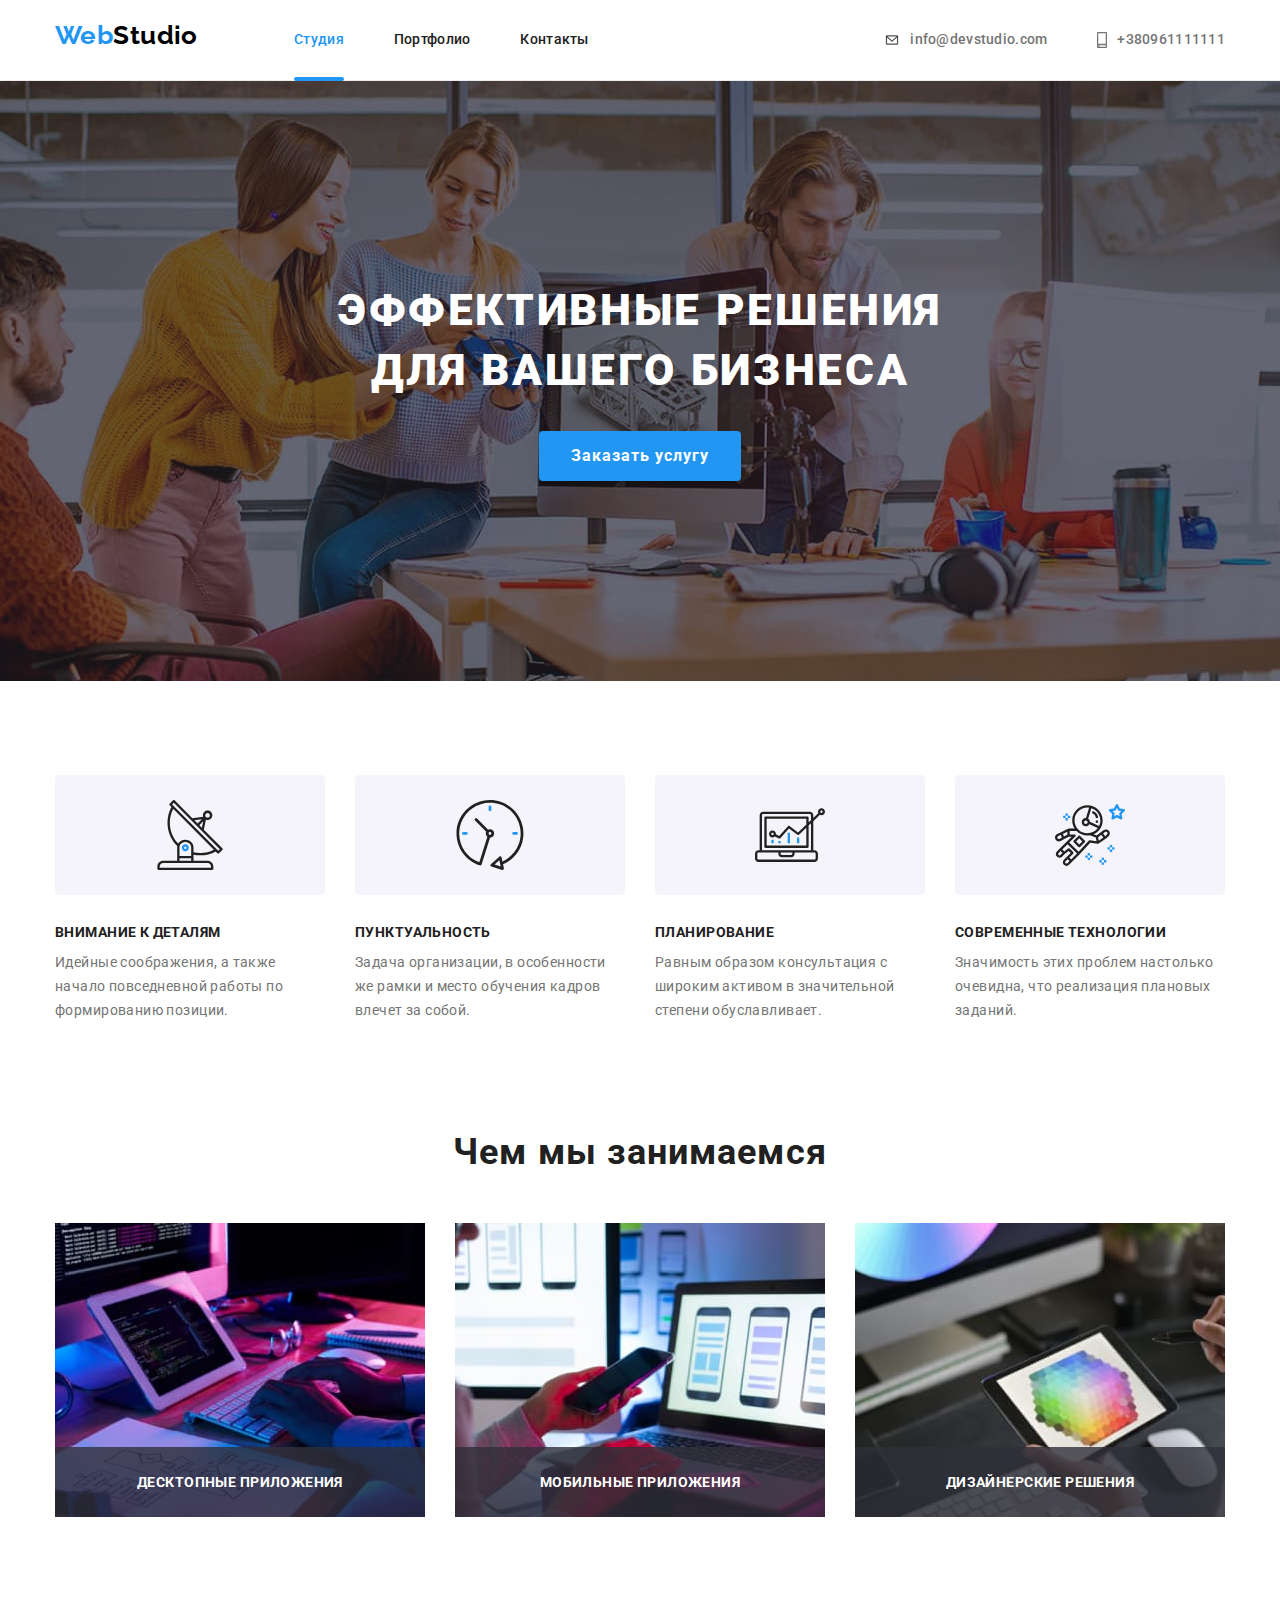
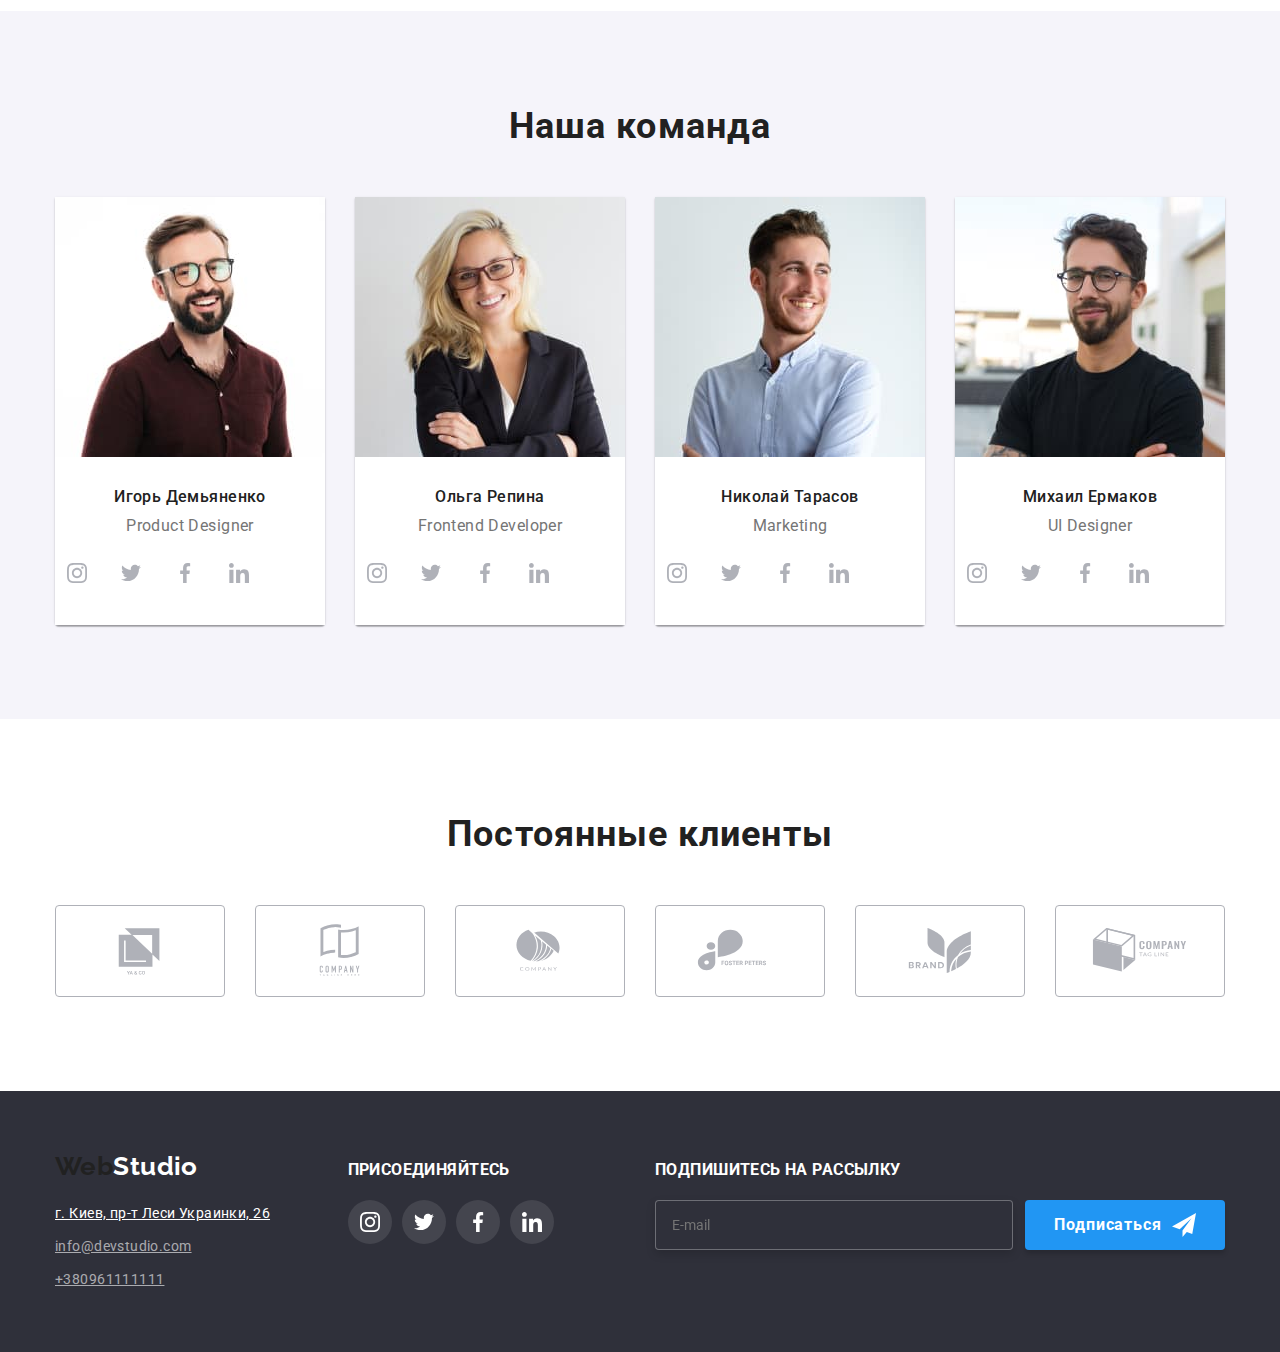
==== index.html @ 4f75b4a1 "доделать футер, заменить в портфолио хэдэр и футер" ====
<!DOCTYPE html>
<html lang="ru">
  <head>
    <meta charset="UTF-8" />
    <meta http-equiv="X-UA-Compatible" content="IE=edge" />
    <meta name="viewport" content="width=device-width, initial-scale=1.0" />
    <title>Studio</title>

    <link rel="preconnect" href="https://fonts.gstatic.com" />
    <link
      href="https://fonts.googleapis.com/css2?family=Raleway:wght@700&family=Roboto:wght@400;500;700;900&display=swap"
      rel="stylesheet"
    />
    <link
      rel="stylesheet"
      href="https://cdnjs.cloudflare.com/ajax/libs/modern-normalize/1.0.0/modern-normalize.min.css"
    />
    <link rel="stylesheet" href="./css/styles.css" />
  </head>
  <body>
    <header class="page-header">
      <div class="conteiner">
        <nav class="nav">
          <a class="logo" href="#studio"
            ><span class="logo__part-one">Web</span><span class="logo__part-two">Studio</span>
          </a>

          <ul class="nav__list">
            <li class="nav__item"><a class="nav__link nav__link--current" href="#studio">Студия</a></li>
            <li class="nav__item"><a class="nav__link" href="./portfolio.html">Портфолио</a></li>
            <li class="nav__item"><a class="nav__link" href="#contacts">Контакты</a></li>
          </ul>
        </nav>

        <ul class="contacts__list">
          <li class="contacts__item">
            <a class="contacts__link" href="mailto:info@devstudio.com"
              ><svg class="contacts__icon" width="16" height="12">
                <use href="./images/icons/icons.svg#icon-envelope"></use>
              </svg>
              info@devstudio.com</a
            >
          </li>
          <li class="contacts__item">
            <a class="contacts__link" href="tel:+380961111111">
              <svg class="contacts__icon" width="10" height="16">
                <use href="./images/icons/icons.svg#icon-smartphone"></use>
              </svg>
              +380961111111
            </a>
          </li>
        </ul>
      </div>
    </header>

    <main>
      <!--Герой-->
      <section class="hero" id="studio">
        <div class="conteiner">
          <div class="hero__content">
            <h1 class="hero__title">Эффективные решения для вашего бизнеса</h1>
            <button class="hero__button" type="button" data-modal-open>Заказать услугу</button>
          </div>
        </div>
      </section>
      <!--Особенности-->
      <section class="section">
        <!--спрятать заголовок-->
        <div class="conteiner">
          <h2 class="visually-hidden">Особенности</h2>
          <ul class="features__list">
            <li class="features__item">
              <div class="features__icon">
                <svg width="70" height="70">
                  <use href="./images/icons/icons.svg#icon-antenna"></use>
                </svg>
              </div>
              <h3 class="features__title">Внимание к деталям</h3>
              <p class="features__text">
                Идейные соображения, а также начало повседневной работы по формированию позиции.
              </p>
            </li>
            <li class="features__item">
              <div class="features__icon">
                <svg width="70" height="70">
                  <use href="./images/icons/icons.svg#icon-clock"></use>
                </svg>
              </div>
              <h3 class="features__title">Пунктуальность</h3>
              <p class="features__text">
                Задача организации, в особенности же рамки и место обучения кадров влечет за собой.
              </p>
            </li>
            <li class="features__item">
              <div class="features__icon">
                <svg width="70" height="70">
                  <use href="./images/icons/icons.svg#icon-diagram"></use>
                </svg>
              </div>
              <h3 class="features__title">Планирование</h3>
              <p class="features__text">
                Равным образом консультация с широким активом в значительной степени обуславливает.
              </p>
            </li>
            <li class="features__item">
              <div class="features__icon">
                <svg width="70" height="70">
                  <use href="./images/icons/icons.svg#icon-astronaut"></use>
                </svg>
              </div>
              <h3 class="features__title">Современные технологии</h3>
              <p class="features__text">Значимость этих проблем настолько очевидна, что реализация плановых заданий.</p>
            </li>
          </ul>
        </div>
      </section>
      <!--Чем мы занимаемся-->
      <section class="work section">
        <div class="conteiner">
          <h2 class="work__title">Чем мы занимаемся</h2>
          <ul class="work__list">
            <li class="work__item">
              <div class="work__img">
                <img src="./images/box1.jpg" alt="Компьютер" width="370" />
                <div class="work__label">
                  <p class="work__text">ДЕСКТОПНЫЕ ПРИЛОЖЕНИЯ</p>
                </div>
              </div>
            </li>
            <li class="work__item">
              <div class="work__img">
                <img src="./images/box2.jpg" alt="Ноутбук" width="370" />
                <div class="work__label">
                  <p class="work__text">МОБИЛЬНЫЕ ПРИЛОЖЕНИЯ</p>
                </div>
              </div>
            </li>
            <li class="work__item">
              <div class="work__img">
                <img src="./images/box3.jpg" alt="Планшет" width="370" />
                <div class="work__label">
                  <p class="work__text">ДИЗАЙНЕРСКИЕ РЕШЕНИЯ</p>
                </div>
              </div>
            </li>
          </ul>
        </div>
      </section>

      <!--Команда-->
      <section class="team section">
        <div class="conteiner">
          <h2 class="team__title">Наша команда</h2>
          <ul class="team__list">
            <li class="team__item">
              <img class="team__foto" src="./images/foto1.jpg" alt="Product Designer" width="270" />
              <div class="team__content">
                <h3 class="team__name">Игорь Демьяненко</h3>
                <p lang="en" class="team__position">Product Designer</p>
                <ul class="list social-icons">
                  <li class="social-icons__item">
                    <a
                      href="https://www.instagram.com/"
                      class="social-icons__link"
                      target="_blank"
                      rel="noopener noreferrer"
                    >
                      <svg class="social-icons__svg">
                        <use href="./images/icons/icons.svg#icon-instagram"></use>
                      </svg>
                    </a>
                  </li>
                  <li class="social-icons__item">
                    <a
                      href="https://www.twitter.com/"
                      class="social-icons__link"
                      target="_blank"
                      rel="noopener noreferrer"
                    >
                      <svg class="social-icons__svg">
                        <use href="./images/icons/icons.svg#icon-twitter"></use>
                      </svg>
                    </a>
                  </li>
                  <li class="social-icons__item">
                    <a
                      href="https://www.facebook.com/ "
                      class="social-icons__link"
                      target="_blank"
                      rel="noopener noreferrer"
                    >
                      <svg class="social-icons__svg">
                        <use href="./images/icons/icons.svg#icon-facebook"></use>
                      </svg>
                    </a>
                  </li>
                  <li class="social-icons__item">
                    <a
                      href="https://www.linkedin.com/ "
                      class="social-icons__link"
                      target="_blank"
                      rel="noopener noreferrer"
                    >
                      <svg class="social-icons__svg">
                        <use href="./images/icons/icons.svg#icon-linkedin"></use>
                      </svg>
                    </a>
                  </li>
                </ul>
              </div>
            </li>
            <li class="team__item">
              <img class="team__foto" src="./images/foto2.jpg" alt="Frontend Developer" width="270" />
              <div class="team__content">
                <h3 class="team__name">Ольга Репина</h3>
                <p lang="en" class="team__position">Frontend Developer</p>
                <ul class="social-icons">
                  <li class="social-icons__item">
                    <a
                      href="https://www.instagram.com/"
                      class="social-icons__link"
                      target="_blank"
                      rel="noopener noreferrer"
                    >
                      <svg class="social-icons__svg">
                        <use href="./images/icons/icons.svg#icon-instagram"></use>
                      </svg>
                    </a>
                  </li>
                  <li class="social-icons__item">
                    <a
                      href="https://www.twitter.com/"
                      class="social-icons__link"
                      target="_blank"
                      rel="noopener noreferrer"
                    >
                      <svg class="social-icons__svg">
                        <use href="./images/icons/icons.svg#icon-twitter"></use>
                      </svg>
                    </a>
                  </li>
                  <li class="social-icons__item">
                    <a
                      href="https://www.facebook.com/ "
                      class="social-icons__link"
                      target="_blank"
                      rel="noopener noreferrer"
                    >
                      <svg class="social-icons__svg">
                        <use href="./images/icons/icons.svg#icon-facebook"></use>
                      </svg>
                    </a>
                  </li>
                  <li class="social-icons__item">
                    <a
                      href="https://www.linkedin.com/ "
                      class="social-icons__link"
                      target="_blank"
                      rel="noopener noreferrer"
                    >
                      <svg class="social-icons__svg">
                        <use href="./images/icons/icons.svg#icon-linkedin "></use>
                      </svg>
                    </a>
                  </li>
                </ul>
              </div>
            </li>
            <li class="team__item">
              <img class="team__foto" src="./images/foto3.jpg" alt="Marketing" width="270" />
              <div class="team__content">
                <h3 class="team__name">Николай Тарасов</h3>
                <p lang="en" class="team__position">Marketing</p>
                <ul class="social-icons">
                  <li class="social-icons__item">
                    <a
                      href="https://www.instagram.com/"
                      class="social-icons__link"
                      target="_blank"
                      rel="noopener noreferrer"
                    >
                      <svg class="social-icons__svg">
                        <use href="./images/icons/icons.svg#icon-instagram"></use>
                      </svg>
                    </a>
                  </li>
                  <li class="social-icons__item">
                    <a
                      href="https://www.twitter.com/"
                      class="social-icons__link"
                      target="_blank"
                      rel="noopener noreferrer"
                    >
                      <svg class="social-icons__svg">
                        <use href="./images/icons/icons.svg#icon-twitter"></use>
                      </svg>
                    </a>
                  </li>
                  <li class="social-icons__item">
                    <a
                      href="https://www.facebook.com/"
                      class="social-icons__link"
                      target="_blank"
                      rel="noopener noreferrer"
                    >
                      <svg class="social-icons__svg">
                        <use href="./images/icons/icons.svg#icon-facebook"></use>
                      </svg>
                    </a>
                  </li>
                  <li class="social-icons__item">
                    <a
                      href="https://www.linkedin.com/"
                      class="social-icons__link"
                      target="_blank"
                      rel="noopener noreferrer"
                    >
                      <svg class="social-icons__svg">
                        <use href="./images/icons/icons.svg#icon-linkedin"></use>
                      </svg>
                    </a>
                  </li>
                </ul>
              </div>
            </li>
            <li class="team__item">
              <img class="team__foto" src="./images/foto4.jpg" alt="UI Designer" width="270" />
              <div class="team__content">
                <h3 class="team__name">Михаил Ермаков</h3>
                <p lang="en" class="team__position">UI Designer</p>
                <ul class="social-icons">
                  <li class="social-icons__item">
                    <a
                      href="https://www.instagram.com/"
                      class="social-icons__link"
                      target="_blank"
                      rel="noopener noreferrer"
                    >
                      <svg class="social-icons__svg">
                        <use href="./images/icons/icons.svg#icon-instagram"></use>
                      </svg>
                    </a>
                  </li>
                  <li class="social-icons__item">
                    <a
                      href="https://www.twitter.com/"
                      class="social-icons__link"
                      target="_blank"
                      rel="noopener noreferrer"
                    >
                      <svg class="social-icons__svg">
                        <use href="./images/icons/icons.svg#icon-twitter"></use>
                      </svg>
                    </a>
                  </li>
                  <li class="social-icons__item">
                    <a
                      href="https://www.facebook.com/"
                      class="social-icons__link"
                      target="_blank"
                      rel="noopener noreferrer"
                      ><svg class="social-icons__svg">
                        <use href="./images/icons/icons.svg#icon-facebook"></use>
                      </svg>
                    </a>
                  </li>
                  <li class="social-icons__item">
                    <a
                      href="https://www.linkedin.com/"
                      class="social-icons__link"
                      target="_blank"
                      rel="noopener noreferrer"
                      ><svg class="social-icons__svg">
                        <use href="./images/icons/icons.svg#icon-linkedin"></use>
                      </svg>
                    </a>
                  </li>
                </ul>
              </div>
            </li>
          </ul>
        </div>
      </section>
      <!--Клиенты-->
      <section class="section">
        <div class="conteiner">
          <h2 class="clients__title">Постоянные клиенты</h2>
          <ul class="clients__list">
            <li class="clients__item">
              <a href="" class="clients__link" target="_blank" rel="noopener noreferrer">
                <svg class="clients__icon">
                  <use href="./images/icons/icons.svg#clients__icon 1"></use>
                </svg>
              </a>
            </li>
            <li class="clients__item">
              <a href="" class="clients__link" target="_blank" rel="noopener noreferrer">
                <svg class="clients__icon">
                  <use href="./images/icons/icons.svg#clients__icon 2"></use>
                </svg>
              </a>
            </li>
            <li class="clients__item">
              <a href="" class="clients__link" target="_blank" rel="noopener noreferrer">
                <svg class="clients__icon">
                  <use href="./images/icons/icons.svg#clients__icon 3"></use>
                </svg>
              </a>
            </li>
            <li class="clients__item">
              <a href="" class="clients__link" target="_blank" rel="noopener noreferrer">
                <svg class="clients__icon">
                  <use href="./images/icons/icons.svg#clients__icon 4"></use>
                </svg>
              </a>
            </li>
            <li class="clients__item">
              <a href="" class="clients__link" target="_blank" rel="noopener noreferrer">
                <svg class="clients__icon">
                  <use href="./images/icons/icons.svg#clients__icon 5"></use>
                </svg>
              </a>
            </li>
            <li class="clients__item">
              <a href="" class="clients__link" target="_blank" rel="noopener noreferrer">
                <svg class="clients__icon">
                  <use href="./images/icons/icons.svg#clients__icon 6"></use>
                </svg>
              </a>
            </li>
          </ul>
        </div>
      </section>
    </main>

    <footer class="footer" id="contacts">
      <div class="conteiner">
        <div class="footer-nav">
          <a class="logo-footer link" href="#studio" lang="en">
            <span class="logo-part-one">Web</span><span class="logo-part-t">Studio</span>
          </a>
          <address class="address">
            <ul class="address__list">
              <li class="address__item">
                <a class="address__text" href="https://goo.gl/maps/3yur5tBAN58PeFfx5" rel="noopener noreferrer"
                  >г. Киев, пр-т Леси Украинки, 26
                </a>
              </li>
              <li class="address__item">
                <a class="address__link" href="mailto:info@devstudio.com">info@devstudio.com</a>
              </li>
              <li class="address__item"><a class="address__link" href="tel:+380961111111">+380961111111</a></li>
            </ul>
          </address>
        </div>
        <div class="join">
          <h3 class="join__title">Присоединяйтесь</h3>
          <ul class="social-icons">
            <li class="social-icons__item">
              <a
                href="https://www.instagram.com/"
                class="social-icons__link social-icons__link--footer"
                target="_blank"
                rel="noopener noreferrer"
              >
                <svg class="social-icons__svg">
                  <use href="./images/icons/icons.svg#icon-instagram"></use>
                </svg>
              </a>
            </li>
            <li class="social-icons__item">
              <a
                href="https://www.twitter.com/"
                class="social-icons__link social-icons__link--footer"
                target="_blank"
                rel="noopener noreferrer"
              >
                <svg class="social-icons__svg">
                  <use href="./images/icons/icons.svg#icon-twitter"></use>
                </svg>
              </a>
            </li>
            <li class="social-icons__item">
              <a
                href="https://www.facebook.com/ "
                class="social-icons__link social-icons__link--footer"
                target="_blank"
                rel="noopener noreferrer"
              >
                <svg class="social-icons__svg">
                  <use href="./images/icons/icons.svg#icon-facebook"></use>
                </svg>
              </a>
            </li>
            <li class="social-icons__item">
              <a
                href="https://www.linkedin.com/ "
                class="social-icons__link social-icons__link--footer"
                target="_blank"
                rel="noopener noreferrer"
              >
                <svg class="social-icons__svg">
                  <use href="./images/icons/icons.svg#icon-linkedin"></use>
                </svg>
              </a>
            </li>
          </ul>
        </div>
        <div class="subscribe">
          <h3 class="subscribe__title">Подпишитесь на рассылку</h3>
          <div class="footer-form">
            <!--   <form class="form-footer">
          <label class="form-footer__label">
            <input type="email" name="email" class="form-footer__input" placeholder="E-mail" pattern="[a-z0-9._%+-]+@[a-z0-9.-]+\.[a-z]{2,4}$"></input>
          </label>
          <button type="submit" class="form-footer__btn">Подписаться<svg class="form-footer__icon">
            <use href="./images/icon.svg#icon-send" width="24" height="24"></use>
          </svg> </button>
        </form>-->

            <div class="footer-form-item">
              <label for="footer-email" class="footer-form-label"></label>
              <input type="email" name="email" placeholder="E-mail" class="footer-form__input" id="footer-email" />
            </div>
            <button type="submit" class="footer-submit-button">
              Подписаться
              <svg class="submit-icon" width="24px" height="24px">
                <use href="./images/icons/icons.svg#icon-send"></use>
              </svg>
            </button>
          </div>
        </div>
      </div>
    </footer>
    <div class="backdrop is-hidden" data-modal>
      <div class="modal">
        <form class="js-speaker-form">
          <div class="form-group" role="group" aria-labelledby="contact-details-head">
            <p class="form-title" id="contact-details-head">Оставьте свои данные, мы вам перезвоним</p>
            <div class="form-item">
              <label for="user-name" class="form-label">Имя </label>
              <input type="text" name="name" class="form-input" id="user-name" />
              <svg class="icon-form" width="18px" height="18px">
                <use href="./images/icons/icons.svg#icon-person"></use>
              </svg>
            </div>
            <div class="form-item">
              <label for="user-tel" class="form-label">Телефон</label>
              <input type="tel" name="tel" class="form-input" id="user-tel" />
              <svg class="icon-form" width="18px" height="18px">
                <use href="./images/icons/icons.svg#icon-phone"></use>
              </svg>
            </div>
            <div class="form-item">
              <label for="user-email" class="form-label">Почта</label>
              <input type="email" name="email" class="form-input" id="user-email" />
              <svg class="icon-form" width="18px" height="18px">
                <use href="./images/icons/icons.svg#icon-email"></use>
              </svg>
            </div>
            <div class="form-item">
              <label for="user-comment" class="form-label">Комментарий</label>
              <textarea
                name="comment"
                placeholder="Введите текст"
                class="form-input-comment"
                id="user-comment"
              ></textarea>
            </div>

            <!--<label class="field">
              <input class="checkbox" type="checkbox" name="agreement" required />
              <span class="check"></span>
              <svg class="icon-check" width="15" height="14">
                <use href="./images/icons/icons.svg#icon-check"></use>
              </svg>
              <p class="field-text">
                Соглашаюсь с рассылкой и принимаю
                <a class="license" href="#">Условия договора</a>
              </p>
            </label>  
            <div class="button-thumb">
              <button type="submit" class="submit-button">Отправить</button>
            </div>
          </div> -->

            <div class="form-checkbox">
              <input type="checkbox" id="checkbox" name="topic" class="checkbox-input" />
              <label for="checkbox" class="checkbox-label">
                Соглашаюсь с рассылкой и принимаю <a href="#" class="conditions">Условия договора</a></label
              >
            </div>
            <div class="button-thumb">
              <button type="submit" class="submit-button">Отправить</button>
            </div>
          </div>
        </form>

        <button class="modal-close-button" type="button" data-modal-close>
          <svg class="close-black" width="18px" height="18px">
            <use href="./images/icons/icons.svg#icon-close"></use>
          </svg>

          <!-- 
     <button class="button-close" data-modal-close>
              <svg class="icon-close" width="18px" height="18px">
                <use href="./images/icons.svg#icon-close"></use>
  -->
        </button>
      </div>
    </div>
    <script src="./js/modal.js"></script>
  </body>
</html>
---- css/styles.css ----
html {
  box-sizing: border-box;
}

*,
*::before,
*::after {
  box-sizing: inherit;
}

.conteiner {
  margin-left: auto;
  margin-right: auto;
  margin-top: 0;
  margin-bottom: 0;
  padding-right: 15px;
  padding-left: 15px;
  width: 1200px;
  /*outline: 2px solid blue;*/
}
:root {
  --primary-text-color: #212121;
  --hero-text-color: #ffffff;
  --accent-color: #2196f3;
  --logo-text-color: #000000;
  --secondary-text-color: #757575;
  --footer-contact-color: #ffffff99;

  --primary-bg-color: #ffffff;
  --secondary-bg-color: #f5f4fa;
  --footer-bg-color: #2f303a;
  --overlay-bg-color: rgba(33, 150, 243, 0.9);

  --primery-font-family: 'Roboto', sans-serif;
  --logo-font-family: 'Raleway', sans-serif;

  --header-border: #ececec;
  --portfolio-border: #eeeeee;

  --icon-color: #afb1b8;

  --backdrop-color: rgba(0, 0, 0, 0.2);

  --duration: 250ms;
  --timing-function: cubic-bezier(0.4, 0, 0.2, 1);
}

body {
  background-color: var(--primary-bg-color);
  color: var(--primary-text-color);
  font-family: var(--primery-font-family);
  font-style: normal;
  font-weight: normal;
  font-size: 14px;
  letter-spacing: 0.03em;
}

h1,
h2,
h3,
p {
  margin-top: 0px;
}

.page-header .conteiner {
  display: flex;
  align-items: center;
  justify-content: flex-start;
}

.nav {
  margin-right: auto;
}

.header.section {
  padding-top: 0px;
}

.page-header {
  border-bottom-width: 1px;
  border-bottom-style: solid;
  border-bottom-color: var(--header-border);
}

/*Logo*/
.logo,
.logo-footer {
  font-family: var(--logo-font-family);
  text-decoration: none;
  font-size: 26px;
  line-height: 1.19;
  font-weight: 700;
}

.logo__part-one {
  color: var(--accent-color);
}

.logo__part-two {
  color: var(--logo-text-color);
}

.logo {
  display: inline-block;
  margin-right: 93px;
}

/*Menu */
/*.list {
  list-style: none;
  padding: 0;
  margin: 0;
  text-decoration: none;
}
*/
ul {
  padding: 0;
  margin: 0;
  list-style: none;
  text-decoration: none;
}

.link {
  color: inherit;
  text-decoration: none;
}

.nav__list {
  display: inline-flex;
}

.nav__link {
  display: block;
  padding-top: 32px;
  padding-bottom: 32px;

  color: var(--primary-text-color);
  font-weight: 500;
  line-height: 1.14;
  letter-spacing: 0.02em;
  text-decoration: none;
  transition: color var(--duration) var(--timing-function);
}

.nav__item:not(:last-child) {
  /*outline: 1px solid red;*/
  margin-right: 50px;
}

.nav__link:hover,
.nav__link:focus,
.contacts__link:hover,
.contacts__link:focus,
.address__link:hover,
.address__link:focus,
.address__text:hover,
.address__text:focus {
  color: var(--accent-color);
}

.nav__link--current {
  color: var(--accent-color);
}

.nav__link {
  position: relative;
}

.nav__link::after {
  position: absolute;
  content: '';
  width: 100%;
  display: block;
  height: 4px;
  bottom: -1px;
  background-color: var(--accent-color);
  border-radius: 2px;
  opacity: 0;
}

.nav__link--current::after {
  opacity: 1;
}

.nav__link:hover::after,
.nav__link:focus::after {
  opacity: 1;
}

/*Contacts*/
.contacts__list {
  display: inline-flex;
  font-style: inherit;
}

.contacts__item + .contacts__item {
  margin-left: 50px;
}

.contacts__item:not(:last-child) {
  margin: 0px;
}
.contacts__link {
  display: flex;
  align-items: center;

  color: var(--secondary-text-color);
  font-weight: 500;
  line-height: 1.14;
  letter-spacing: 0.02em;
  text-decoration: none;
  transition: color var(--duration) var(--timing-function);
}

.contacts__icon {
  margin-right: 10px;
  stroke: currentColor;
}

/*Main*/
.hero {
  background-color: var(--footer-bg-color);
  max-width: 1600px;
  height: 600px;
  margin-right: auto;
  margin-left: auto;

  background-image: linear-gradient(to top left, rgba(47, 48, 58, 0.4), rgba(47, 48, 58, 0.4)),
    url('../images/hero.jpg');
  background-repeat: no-repeat;
  background-position: center;
  background-size: cover;
}

.hero__content {
  padding-top: 200px;
  padding-bottom: 200px;
  margin-left: auto;
  margin-right: auto;
  text-align: center;
}

.hero__content {
  width: calc((100% / 12) * 7);
}

.hero__title {
  margin-bottom: 30px;
  color: var(--hero-text-color);
  font-weight: 900;
  font-size: 44px;
  line-height: 1.36;
  letter-spacing: 0.06em;
  text-transform: uppercase;
}

/*Button*/
.hero__button {
  margin-right: auto;
  margin-left: auto;
  min-width: 200px;
  min-height: 50px;
  padding: 10px 32px;
  display: flex;
  align-items: center;

  border-radius: 4px;
  border: none;
  font-style: inherit;
  font-weight: 700;
  font-size: 16px;
  line-height: 1.87;
  letter-spacing: 0.06em;
  color: var(--hero-text-color);
  background-color: var(--accent-color);
  box-shadow: 0px 4px 4px rgb(0 0 0 / 15%);
}

.filter__button {
  padding: 6px 22px;
  color: var(--primary-text-color);
  border: 0px;
  background-color: var(--secondary-bg-color);
  cursor: pointer;
  font-family: inherit;
  font-weight: 500;
  font-size: 16px;
  line-height: 1.62;
  text-align: center;
  letter-spacing: 0.03em;
  border-radius: 4px;

  transition: background-color var(--duration) var(--timing-function), color var(--duration) var(--timing-function),
    box-shadow var(--duration) var(--timing-function);
}

.filter__button:hover,
.filter__button:focus {
  color: var(--hero-text-color);
  background-color: var(--accent-color);
  box-shadow: 0px 3px 1px rgba(0, 0, 0, 0.1), 0px 1px 2px rgba(0, 0, 0, 0.08), 0px 2px 2px rgba(0, 0, 0, 0.12);
}

/*Feature*/
.section {
  padding-top: 94px;
  padding-bottom: 94px;
}

.team {
  background-color: var(--secondary-bg-color);
}

.work__title,
.team__title,
.clients__title {
  margin-bottom: 50px;
  text-align: center;
  font-weight: 700;
  font-size: 36px;
  line-height: 1.17;
  letter-spacing: 0.03em;
}

.features__list {
  display: flex;
  flex-wrap: nowrap;
  padding: 0px;
  margin: 0px;
  margin-top: -30px;
  margin-left: -30px;
}

.features__list > .features__item {
  flex-basis: calc((100% - 4 * 30px) / 4);
  margin-top: 30px;
  margin-left: 30px;
}

.features__title {
  margin-top: 0;
  margin-bottom: 10px;
  font-weight: 700;
  font-size: 14px;
  line-height: 1.14;
  text-transform: uppercase;
}

/*features__ icon*/
.features__icon {
  display: flex;
  justify-content: center;
  align-items: center;
  margin-bottom: 30px;
  width: 270px;
  height: 120px;
  border: 1px solid transparent;
  background-color: var(--secondary-bg-color);
  border-radius: 4px;
}

.feature-icon {
  width: 70px;
  height: 70px;
}

/*Occupation*/

.work {
  padding-top: 0px;
}

.work__list {
  display: flex;
  flex-wrap: wrap;

  margin-top: -30px;
  margin-left: -30px;
}

.work__list > .work__item {
  flex-basis: calc((100% - 3 * 30px) / 3);
  text-align: center;
  margin-top: 30px;
  margin-left: 30px;
}

.work__img {
  position: relative;
}

img {
  display: block;
  height: auto;
  max-width: 100%;
}

.work__label {
  display: flex;
  align-items: center;
  justify-content: center;
  position: absolute;

  background-color: rgba(47, 48, 58, 0.8);
  color: var(--hero-text-color);
  width: 100%;
  bottom: 0px;
  height: 70px;
}

.work__text {
  color: var(--hero-text-color);
  margin-bottom: 0;
  font-weight: 700;
}

/*Team*/

.team__list {
  display: flex;
  flex-wrap: wrap;
  margin-top: -30px;
  margin-left: -30px;
}

.team__item {
  flex-basis: calc((100% - 4 * 30px) / 4);
  margin-top: 30px;
  margin-left: 30px;
  box-shadow: 0px 1px 3px rgba(0, 0, 0, 0.12), 0px 1px 1px rgba(0, 0, 0, 0.14), 0px 2px 1px rgba(0, 0, 0, 0.2);
  border-radius: 0px 0px 4px 4px;
}

.team__foto {
  margin-top: 0;
}

.features__item {
  margin-top: 0;
  line-height: 1.71;
}

.team__content {
  padding-top: 30px;
  padding-bottom: 30px;
  text-align: center;
  background-color: var(--hero-text-color);
}

.team__name {
  margin-top: 0;
  margin-bottom: 10px;
  font-weight: 500;
  font-size: 16px;
  line-height: 1.19;
}

.team__position {
  margin-bottom: 0;
  font-size: 16px;
  line-height: 1.19;
}

.features__text,
.team__position,
.portfolio__text {
  color: var(--secondary-text-color);
}

.visually-hidden {
  position: absolute;
  width: 1px;
  height: 1px;
  margin: -1px;
  border: 0;
  padding: 0;
  white-space: nowrap;
  clip-path: inset(100%);
  clip: rect(0 0 0 0);
  overflow: hidden;
}

/*Social*/
.social-icons__item:not(:last-child) {
  margin-right: 10px;
}

.social-icons__link {
  margin-top: 16px;
  display: flex;
  align-items: center;
  justify-content: center;
  width: 44px;
  height: 44px;
  border-radius: 50%;
  background-color: var(--primary-bg-color);
  color: var(--icon-color);

  transition: background-color var(--duration) var(--timing-function), color var(--duration) var(--timing-function);
}

.social-icons__link:hover .social-icons__svg,
.social-icons__link:focus .social-icons__svg {
  fill: var(--hero-text-color);
}

.social-icons__link:hover,
.social-icons__link:focus,
.social-icons__link--footer:hover,
.social-icons__link--footer:focus {
  background-color: var(--accent-color);
}

.social-icons {
  display: inline-flex;
}

.social-icons__svg {
  width: 20px;
  height: 20px;
  fill: currentColor;
}

/* Постоянные клиенты */
.clients__list {
  display: inline-flex;
}

.clients__item:not(:last-child) {
  margin-right: 30px;
}

.clients__link {
  display: flex;
  justify-content: center;
  align-items: center;
  width: 170px;
  height: 92px;
  border: 1px solid var(--icon-color);
  box-sizing: border-box;
  border-radius: 4px;
  color: var(--icon-color);

  transition-property: color border-color;
  transition-duration: var(--duration);
  transition-timing-function: var(--timing-function);
}

.clients__link:hover,
.clients__link:focus {
  border: 1px solid var(--accent-color);
  color: var(--accent-color);
}

.clients__icon {
  width: 106px;
  height: 60px;
  fill: currentColor;
}

/*FOOTER*/
.footer .conteiner {
  display: flex;
  align-items: baseline;
}

.logo-footer.link {
  margin: 0px;
}

.footer {
  background-color: var(--footer-bg-color);
  padding-top: 60px;
  padding-bottom: 60px;
}

.footer-nav {
  width: calc(100% / 12 * 3);
}

.address {
  margin: 20px 0px 0px;
}
.address__text {
  color: var(--hero-text-color);
}
.address__list {
  font-style: normal;
  line-height: 1.71;
}

.address__link {
  color: var(--footer-contact-color);
}
.address__link {
  transition: color var(--duration) var(--timing-function);
}

.address__item {
  margin-top: 9px;
}

.logo-part-t {
  color: var(--hero-text-color);
}

.join {
  width: calc(100% / 12 * 3);
  justify-content: center;
  align-content: center;
}

.join__title,
.subscribe__title {
  color: var(--hero-text-color);
  margin-bottom: 20px;
  text-transform: uppercase;
}

.social-icons {
  display: flex;
}

.social-icons__link--footer {
  background-color: rgba(255, 255, 255, 0.1);
  color: var(--hero-text-color);
  margin-top: 0px;
}

/*subscribe-box*/

.subscribe {
  margin-left: auto;
}

.footer-form {
  display: flex;
}

.footer-form__input {
  width: 358px;
  height: 50px;

  margin-right: 12px;
  padding: 15px 16px;

  border: 1px solid rgba(255, 255, 255, 0.3);
  filter: drop-shadow(0px 4px 4px rgba(0, 0, 0, 0.15));
  border-radius: 4px;

  color: var(--primary-bg-color);
  background-color: var(--footer-bg-color);
}

.footer-form-input::placeholder {
  display: flex;
  align-items: center;

  font-weight: 400;
  font-size: 16px;
  line-height: 1.25;
  color: rgba(255, 255, 255, 0.6);
}

.footer-submit-button {
  position: relative;
  display: flex;
  justify-content: center;
  align-items: center;

  padding-top: 10px;
  padding-bottom: 10px;

  width: 200px;
  height: 50px;

  color: var(--hero-text-color);
  background-color: var(--accent-color);
  border-color: var(--accent-color);

  box-shadow: 0px 4px 4px rgba(0, 0, 0, 0.15);
  border-radius: 4px;
  border: none;

  font-weight: 700;
  font-size: 16px;
  line-height: 1.87;
  letter-spacing: 0.06em;
  cursor: pointer;
  transition: background-color var(--duration) var(--timing-function);
}

.footer-submit-button:hover {
  background-color: var(--accent-color);
}

.submit-icon {
  margin-left: 10px;
  top: 13px;
  bottom: 13px;

  fill: var(--primary-bg-color);
}

/*PORTFOLIO*/
.filter {
  margin-top: 0;
  margin-bottom: 50px;
  text-align: center;
}

.filter__button {
  padding: 6px 22px;
  color: var(--primary-text-color);
  border: 0px;
  background-color: var(--secondary-bg-color);
  cursor: pointer;
  font-family: inherit;
  font-weight: 500;
  font-size: 16px;
  line-height: 1.62;
  text-align: center;
  letter-spacing: 0.03em;
  border-radius: 4px;

  transition: background-color var(--duration) var(--timing-function), color var(--duration) var(--timing-function),
    box-shadow var(--duration) var(--timing-function);
}

.filter__button:hover,
.filter__button:focus {
  color: var(--hero-text-color);
  background-color: var(--accent-color);
  box-shadow: 0px 3px 1px rgba(0, 0, 0, 0.1), 0px 1px 2px rgba(0, 0, 0, 0.08), 0px 2px 2px rgba(0, 0, 0, 0.12);
}

.filter__list {
  display: inline-flex;
  margin-right: auto;
  margin-left: auto;
}

.filter__list .button {
  display: block;
}

.filter__item:not(:last-child) {
  margin-right: 8px;
}
/*
.works-foto {
  display: block;
  max-width: 100%;
  height: auto;
}
*/
.portfolio__item {
  flex-basis: calc((100% - 3 * 30px) / 3);

  margin-left: 30px;
  margin-top: 30px;
}

.portfolio__link {
  display: block;
  transition: box-shadow var(--duration) var(--timing-function);
}

.portfolio__link:hover,
.portfolio__link:focus {
  border: 1px solid var(--portfolio-border);
  box-shadow: 0px 1px 1px rgba(0, 0, 0, 0.12), 0px 4px 4px rgba(0, 0, 0, 0.06), 1px 4px 6px rgba(0, 0, 0, 0.16);
}

.portfolio__list {
  padding: 0px;
  margin: 0px;
  list-style: none;
  display: flex;
  flex-wrap: wrap;

  margin-left: -30px;
  margin-top: -30px;
}

.portfolio__content {
  padding: 20px 0 20px 24px;
  background: var(--primary-bg-color);
  border-right: 1px solid var(--portfolio-border);
  border-bottom: 1px solid var(--portfolio-border);
  border-left: 1px solid var(--portfolio-border);
}

.portfolio__title {
  color: var(--primary-text-color);
  margin-bottom: 4px;
  font-weight: 700;
  font-size: 18px;
  line-height: 2;
  letter-spacing: 0.06em;
}

.portfolio__text {
  margin-bottom: 0;
  font-size: 16px;
  line-height: 1.87;
}

/*Overlay*/
.portfolio__thumb {
  position: relative;
  width: 100%;
  height: 100%;
  margin-left: auto;
  margin-right: auto;
  overflow: hidden;
}

.portfolio__thumb:hover .potfolio__overlay {
  transform: translatey(0);
}

.potfolio__overlay {
  position: absolute;
  top: 0;
  bottom: 0;
  width: 100%;
  height: 100%;
  background-color: var(--overlay-bg-color);

  transform: translatey(100%);
  transition: transform var(--duration) var(--timing-function);
}

.portfolio__overlay--text {
  color: var(--hero-text-color);

  margin: 0;
  padding-top: 63px;
  padding-right: 24px;
  padding-bottom: 63px;
  padding-left: 24px;

  font-size: 18px;
  line-height: 1.56;
}

/*Backdrop*/
.backdrop {
  position: fixed;
  top: 0;
  left: 0;
  width: 100%;
  height: 100%;
  background-color: var(--backdrop-color);
  z-index: 2;
  opacity: 1;
  transition: opacity var(--duration) var(--timing-function);
}

.is-hidden {
  opacity: 0;
  visibility: hidden;
  pointer-events: none;
}

.backdrop.is-hidden .modal {
  transform: translate(-50%, -50%) scale(0.5);
}

.modal {
  position: absolute;
  top: 50%;
  left: 50%;
  transform: translate(-50%, -50%) scale(1);
  width: 100%;
  max-width: 528px;
  min-height: 581px;

  background-color: var(--primary-bg-color);
  box-shadow: 0px 1px 3px rgba(0, 0, 0, 0.12), 0px 1px 1px rgba(0, 0, 0, 0.14), 0px 2px 1px rgba(0, 0, 0, 0.2);
  border-radius: 4px;

  transition: transform var(--duration) var(--timing-function), visibility var(--duration) var(--timing-function);
}

.modal-close-button {
  position: absolute;
  display: inline-block;
  width: 30px;
  height: 30px;
  top: 8px;
  right: 8px;
  display: inline-flex;
  align-items: center;
  border: 1px solid rgba(0, 0, 0, 0.1);
  border-radius: 50%;
  background-color: var(--primary-bg-color);
  transition: color var(--duration) var(--timing-function);
  cursor: pointer;
}

.modal-close-button:hover,
.modal-close-button:focus {
  fill: var(--accent-color);
}
/*
.features__ icon {
  display: flex;
  justify-content: center;
  align-items: center;
  margin-bottom: 30px;
  width: 270px;
  height: 120px;
  border: 1px solid transparent;
  background-color: var(--secondary-bg-color);
  border-radius: 4px;
}
*/
.form-group {
  display: flex;
  flex-direction: column;
  padding-left: 40px;
  padding-right: 40px;
}

.form-title {
  margin-bottom: 12px;
  padding-top: 40px;

  font-weight: 700;
  font-size: 20px;
  line-height: 1.15;
  text-align: center;
  color: var(--primary-text-color);
}

.form-item {
  position: relative;

  display: flex;
  flex-direction: column;

  margin-bottom: 10px;
}

.form-label {
  margin-bottom: 4px;

  font-weight: 400;
  font-size: 12px;
  line-height: 1.17;
  letter-spacing: 0.01em;

  color: var(--secondary-text-color);
  text-align: left;
}

.form-input {
  height: 40px;

  padding-left: 42px;
  padding-right: 12px;

  border: 1px solid rgba(33, 33, 33, 0.2);
  box-sizing: border-box;
  border-radius: 4px;
  transition: border-color var(--duration) var(--timing-function), fill var(--duration) var(--timing-function);
}

.form-input:hover,
.form-input:focus {
  border-color: var(--accent-color);
  cursor: pointer;
  outline: none;
}

.form-input:hover + .icon-form,
.form-input:focus + .icon-form {
  fill: var(--accent-color);
}

.icon-form {
  position: absolute;
  top: 50%;
  left: 12px;
  transition: fill var(--duration) var(--timing-function);
}

.form-input-comment {
  padding: 12px 16px;
  margin-bottom: 20px;
  height: 120px;
  resize: none;
  border: 1px solid rgba(33, 33, 33, 0.2);
  box-sizing: border-box;
  border-radius: 4px;
}

.form-input-comment:hover,
.form-input-comment:focus {
  border-color: var(--accent-color);
  cursor: pointer;
  outline: none;
}

.form-input-comment::placeholder {
  font-family: Roboto;
  font-weight: 400;
  font-size: 12px;
  line-height: 1.17;
  letter-spacing: 0.01em;
  color: rgba(117, 117, 117, 0.5);
}

/*
.field {
  display: flex;
  align-items: center;
  flex-direction: row;
  position: relative;
  justify-content: center;
  margin-bottom: 30px;
}

.checkbox {
  position: absolute;
  width: 1px;
  height: 1px;
  margin: -1px;
  border: 0;
  padding: 0;
  clip: rect(0 0 0 0);
  overflow: hidden;
}

.check {
  display: inline-block;
  width: 16px;
  height: 15px;
  margin-right: 8px;
  border: 2px solid var(--primary-text-color);
  border-radius: 2px;
}

.icon-check {
  position: absolute;
  top: 25%;
  left: 12px;
  opacity: 0;
  fill: var(--primary-bg-color);
  transition: opacity var(--duration) var(--timing-function), scale var(--duration) var(--timing-function);
}

.checkbox:checked + .check {
  border-color: transparent;
  background-color: var(--accent-color);
}

.checkbox:checked ~ .icon-check {
  opacity: 1;
  transform: scale(1.2);
}

.field-text {
  margin-bottom: 0;
  align-items: center;
  font-weight: 400;
  font-size: 14px;
  line-height: 1.71;
  color: var(--secondary-text-color);
}

.license {
  color: var(--accent-color);
}

.button-thumb {
  text-align: center;
}

.submit-button {
  display: inline-block;
  width: 200px;
  height: 50px;

  color: var(--hero-text-color);
  background-color: var(--accent-color);
  border-color: var(--accent-color);
  font-weight: 700;
  font-size: 16px;
  line-height: 1.87;
  letter-spacing: 0.06em;
  cursor: pointer;

  border: none;
  border-radius: 4px;
  box-shadow: 0px 4px 4px rgba(0, 0, 0, 0.15);

  transition: background-color var(--duration) var(--timing-function);
}

.submit-button:hover {
  background-color: var(--accent-color);
}
*/

.checkbox-label {
  display: flex;
  align-items: center;
  font-size: 14px;
  line-height: 1.71;
  color: var(--primery-text-color);
  text-align: center;
}

.conditions {
  color: var(--accent-color);
  margin-left: 5px;
}

.checkbox-input {
  position: absolute;
  appearance: none;
  -webkit-appearance: none;
  -moz-appearance: none;
}

.checkbox-label::before {
  content: '';
  width: 16px;
  height: 16px;
  border: 2px solid rgba(33, 33, 33, 1);
  border-radius: 3px;
  margin-right: 8px;
  display: inline-block;
  transition: background-color var(--duration) var(--timing-function);
}

.checkbox-input:checked + .checkbox-label::before {
  background-color: var(--accent-color);
  border-color: var(--accent-color);
  background-image: url(../images/icons/check.svg);
  background-position: center;
  background-repeat: no-repeat;
  background-size: contain;
  transition: background-color var(--duration) var(--timing-function);
}

.checkbox-input:focus-within ~ .checkbox-label::before {
  border: 1px solid rgba(33, 150, 243, 1);
  outline: none;
  transition: border-color var(--duration) var(--timing-function);
}

.button-thumb {
  text-align: center;
}

.submit-button {
  display: inline-block;
  width: 200px;
  height: 50px;
  padding: 10px 55px;

  margin-top: 30px;
  margin-bottom: 40px;

  color: var(--hero-text-color);
  background-color: var(--accent-color);
  border-color: var(--accent-color);
  font-weight: 700;
  font-size: 16px;
  line-height: 1.87;
  letter-spacing: 0.06em;
  cursor: pointer;

  border: none;
  border-radius: 4px;
  box-shadow: 0px 4px 4px rgba(0, 0, 0, 0.15);
  transition: background-color var(--duration) var(--timing-function);
}

.submit-button:hover {
  background-color: var(--accent-color);
}
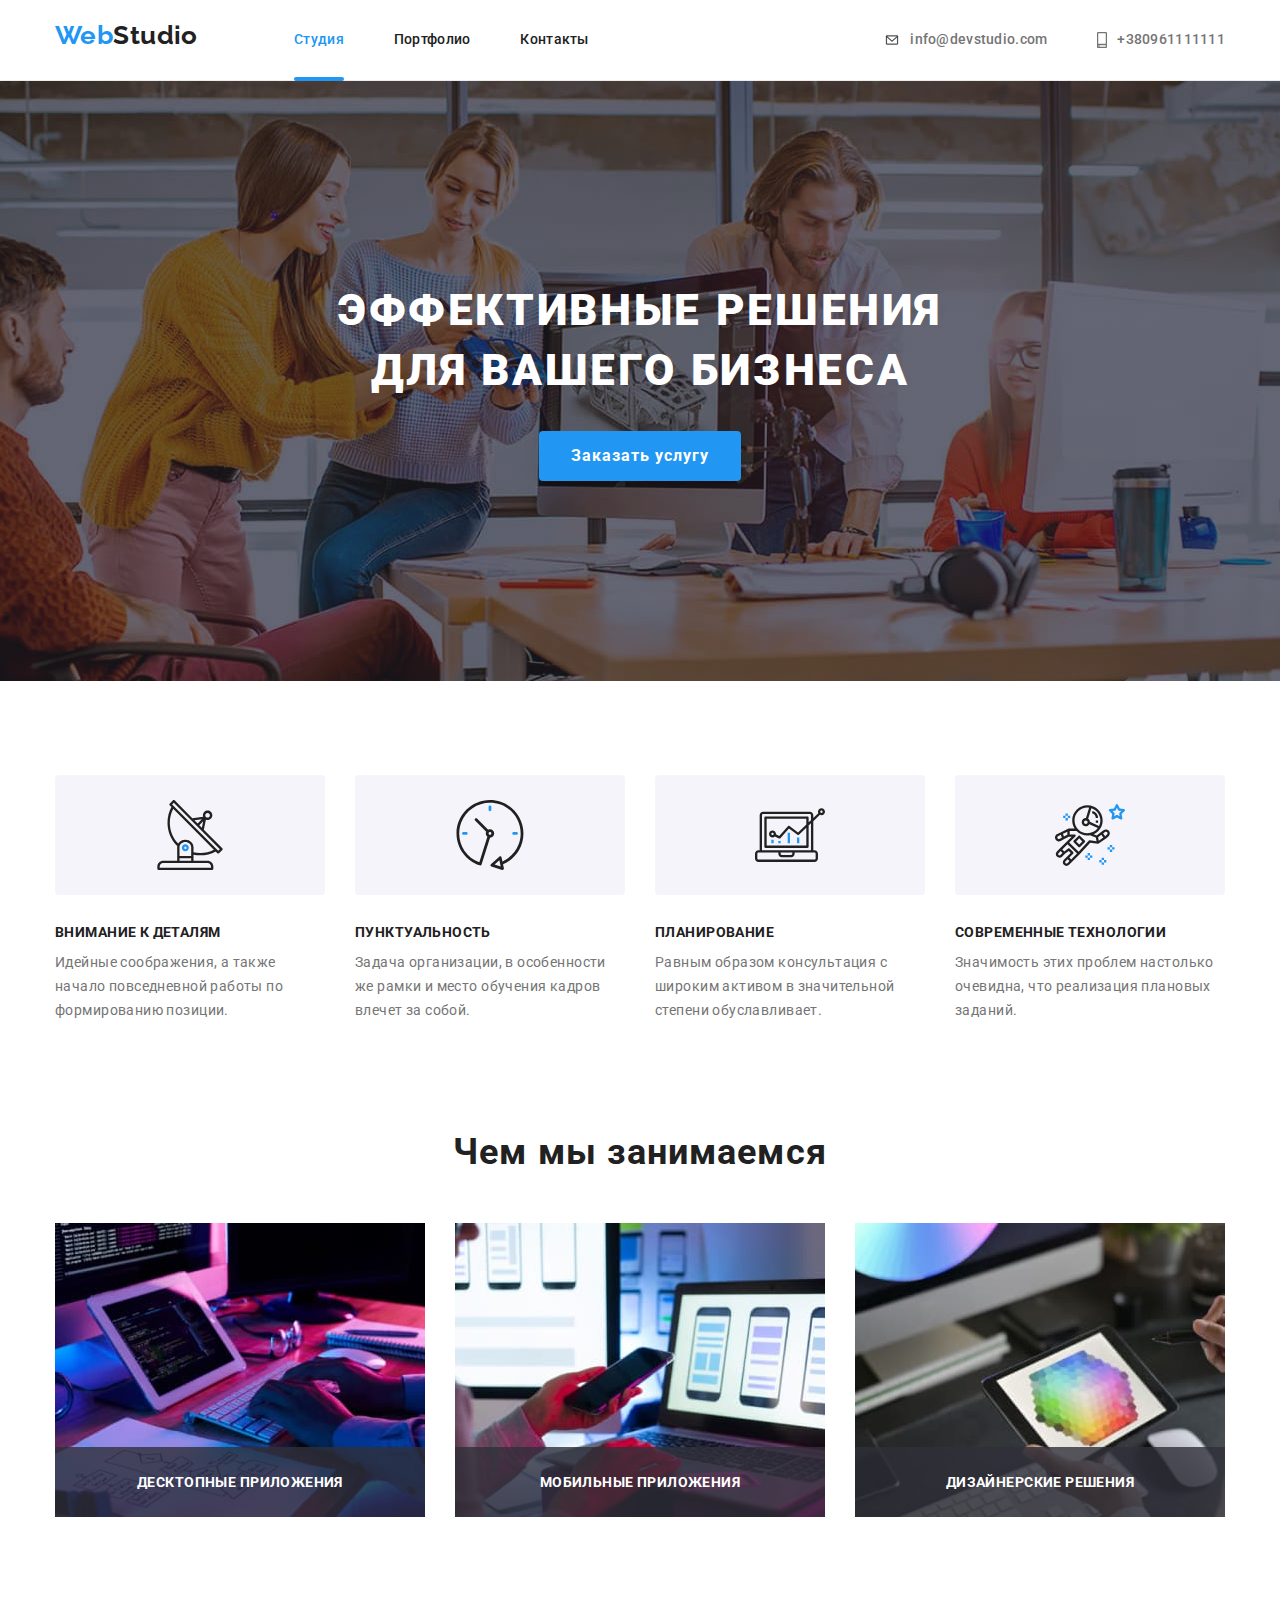
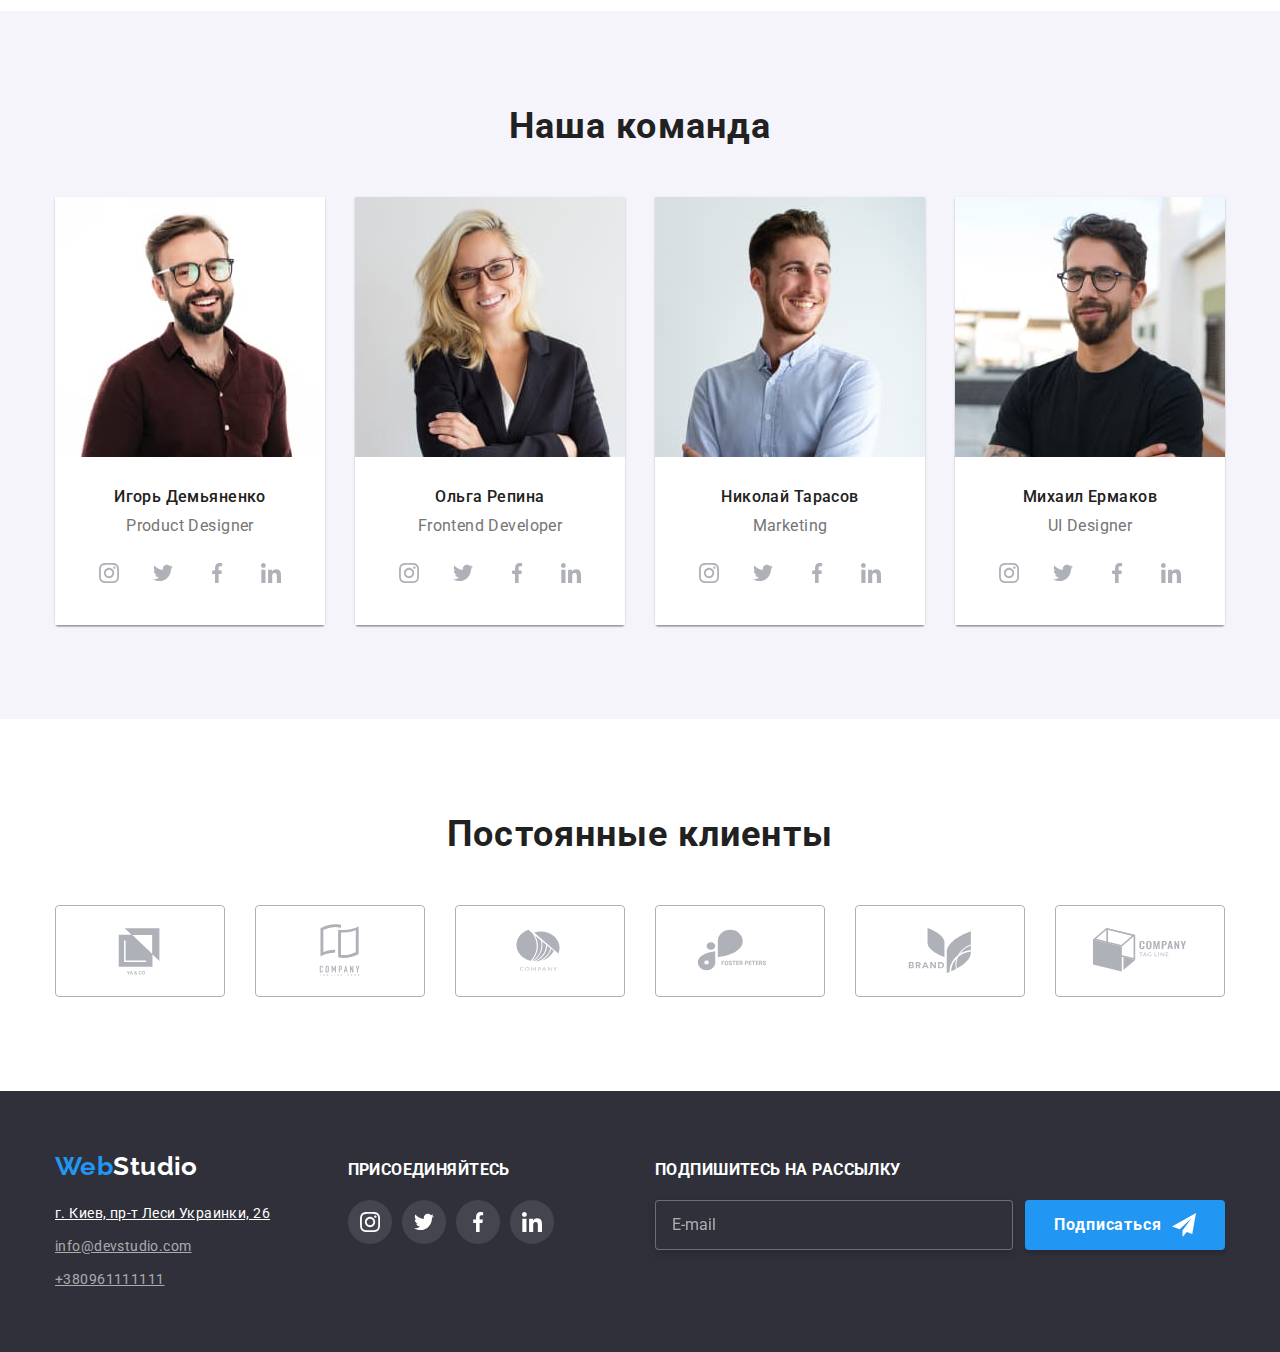
==== commit 9e538d5c: "доделать модальное" ====
--- a/index.html
+++ b/index.html
@@ -21,9 +21,7 @@
     <header class="page-header">
       <div class="conteiner">
         <nav class="nav">
-          <a class="logo" href="#studio"
-            ><span class="logo__part-one">Web</span><span class="logo__part-two">Studio</span>
-          </a>
+          <a class="logo link" href="#studio"><span class="logo__text">Web</span>Studio </a>
 
           <ul class="nav__list">
             <li class="nav__item"><a class="nav__link nav__link--current" href="#studio">Студия</a></li>
@@ -436,9 +434,15 @@
     <footer class="footer" id="contacts">
       <div class="conteiner">
         <div class="footer-nav">
-          <a class="logo-footer link" href="#studio" lang="en">
-            <span class="logo-part-one">Web</span><span class="logo-part-t">Studio</span>
+          <a class="logo logo__footer link" href="#studio" lang="en">
+            <span class="logo__text">Web</span><span class="logo__text--white">Studio</span>
           </a>
+
+          <!--   <div class="container footer--baseline">
+        <div class="footer-nav">
+          <a class="logo logo__footer" href="./index.html"
+            ><span class="logo__text">Web</span><span class="logo__text--white">Studio</span></a
+          >-->
           <address class="address">
             <ul class="address__list">
               <li class="address__item">
@@ -508,27 +512,16 @@
         </div>
         <div class="subscribe">
           <h3 class="subscribe__title">Подпишитесь на рассылку</h3>
-          <div class="footer-form">
-            <!--   <form class="form-footer">
-          <label class="form-footer__label">
-            <input type="email" name="email" class="form-footer__input" placeholder="E-mail" pattern="[a-z0-9._%+-]+@[a-z0-9.-]+\.[a-z]{2,4}$"></input>
-          </label>
-          <button type="submit" class="form-footer__btn">Подписаться<svg class="form-footer__icon">
-            <use href="./images/icon.svg#icon-send" width="24" height="24"></use>
-          </svg> </button>
-        </form>-->
-
-            <div class="footer-form-item">
-              <label for="footer-email" class="footer-form-label"></label>
-              <input type="email" name="email" placeholder="E-mail" class="footer-form__input" id="footer-email" />
-            </div>
-            <button type="submit" class="footer-submit-button">
+          <form class="footer-form">
+            <label for="footer-email" class="footer-form__label"></label>
+            <input type="email" name="email" placeholder="E-mail" class="footer-form__input" id="footer-email" />
+            <button type="submit" class="footer-form__button">
               Подписаться
-              <svg class="submit-icon" width="24px" height="24px">
+              <svg class="footer-form__icon" width="24px" height="24px">
                 <use href="./images/icons/icons.svg#icon-send"></use>
               </svg>
             </button>
-          </div>
+          </form>
         </div>
       </div>
     </footer>
--- a/css/styles.css
+++ b/css/styles.css
@@ -92,19 +92,43 @@
   font-weight: 700;
 }
 
-.logo__part-one {
+/*.logo {
+  display: inline-block;
+
+  margin-right: 93px;
+  color: #000000;
+  font-family: var(--title-font);
+  font-style: normal;
+  font-weight: bold;
+  font-size: 26px;
+  line-height: 1.19;
+  letter-spacing: 0.03em;
+}
+.web-logo {
   color: var(--accent-color);
 }
 
-.logo__part-two {
+
+
+.logo__text--white {
   color: var(--logo-text-color);
 }
-
+*/
 .logo {
   display: inline-block;
   margin-right: 93px;
 }
 
+.logo__text {
+  color: var(--accent-color);
+}
+
+.logo__footer {
+  margin: 0px;
+}
+.logo__text--white {
+  color: var(--hero-text-color);
+}
 /*Menu */
 /*.list {
   list-style: none;
@@ -513,6 +537,12 @@
 
 .social-icons {
   display: inline-flex;
+  justify-content: center;
+}
+
+.footer .social-icons {
+  display: inline-flex;
+  justify-content: center;
 }
 
 .social-icons__svg {
@@ -564,10 +594,6 @@
   align-items: baseline;
 }
 
-.logo-footer.link {
-  margin: 0px;
-}
-
 .footer {
   background-color: var(--footer-bg-color);
   padding-top: 60px;
@@ -600,10 +626,6 @@
   margin-top: 9px;
 }
 
-.logo-part-t {
-  color: var(--hero-text-color);
-}
-
 .join {
   width: calc(100% / 12 * 3);
   justify-content: center;
@@ -617,10 +639,6 @@
   text-transform: uppercase;
 }
 
-.social-icons {
-  display: flex;
-}
-
 .social-icons__link--footer {
   background-color: rgba(255, 255, 255, 0.1);
   color: var(--hero-text-color);
@@ -628,7 +646,6 @@
 }
 
 /*subscribe-box*/
-
 .subscribe {
   margin-left: auto;
 }
@@ -652,7 +669,7 @@
   background-color: var(--footer-bg-color);
 }
 
-.footer-form-input::placeholder {
+.footer-form__input::placeholder {
   display: flex;
   align-items: center;
 
@@ -662,7 +679,7 @@
   color: rgba(255, 255, 255, 0.6);
 }
 
-.footer-submit-button {
+.footer-form__button {
   position: relative;
   display: flex;
   justify-content: center;
@@ -690,11 +707,11 @@
   transition: background-color var(--duration) var(--timing-function);
 }
 
-.footer-submit-button:hover {
-  background-color: var(--accent-color);
-}
-
-.submit-icon {
+.footer-form__button:hover {
+  background-color: var(--accent-color);
+}
+
+.footer-form__icon {
   margin-left: 10px;
   top: 13px;
   bottom: 13px;
@@ -747,13 +764,7 @@
 .filter__item:not(:last-child) {
   margin-right: 8px;
 }
-/*
-.works-foto {
-  display: block;
-  max-width: 100%;
-  height: auto;
-}
-*/
+
 .portfolio__item {
   flex-basis: calc((100% - 3 * 30px) / 3);
 
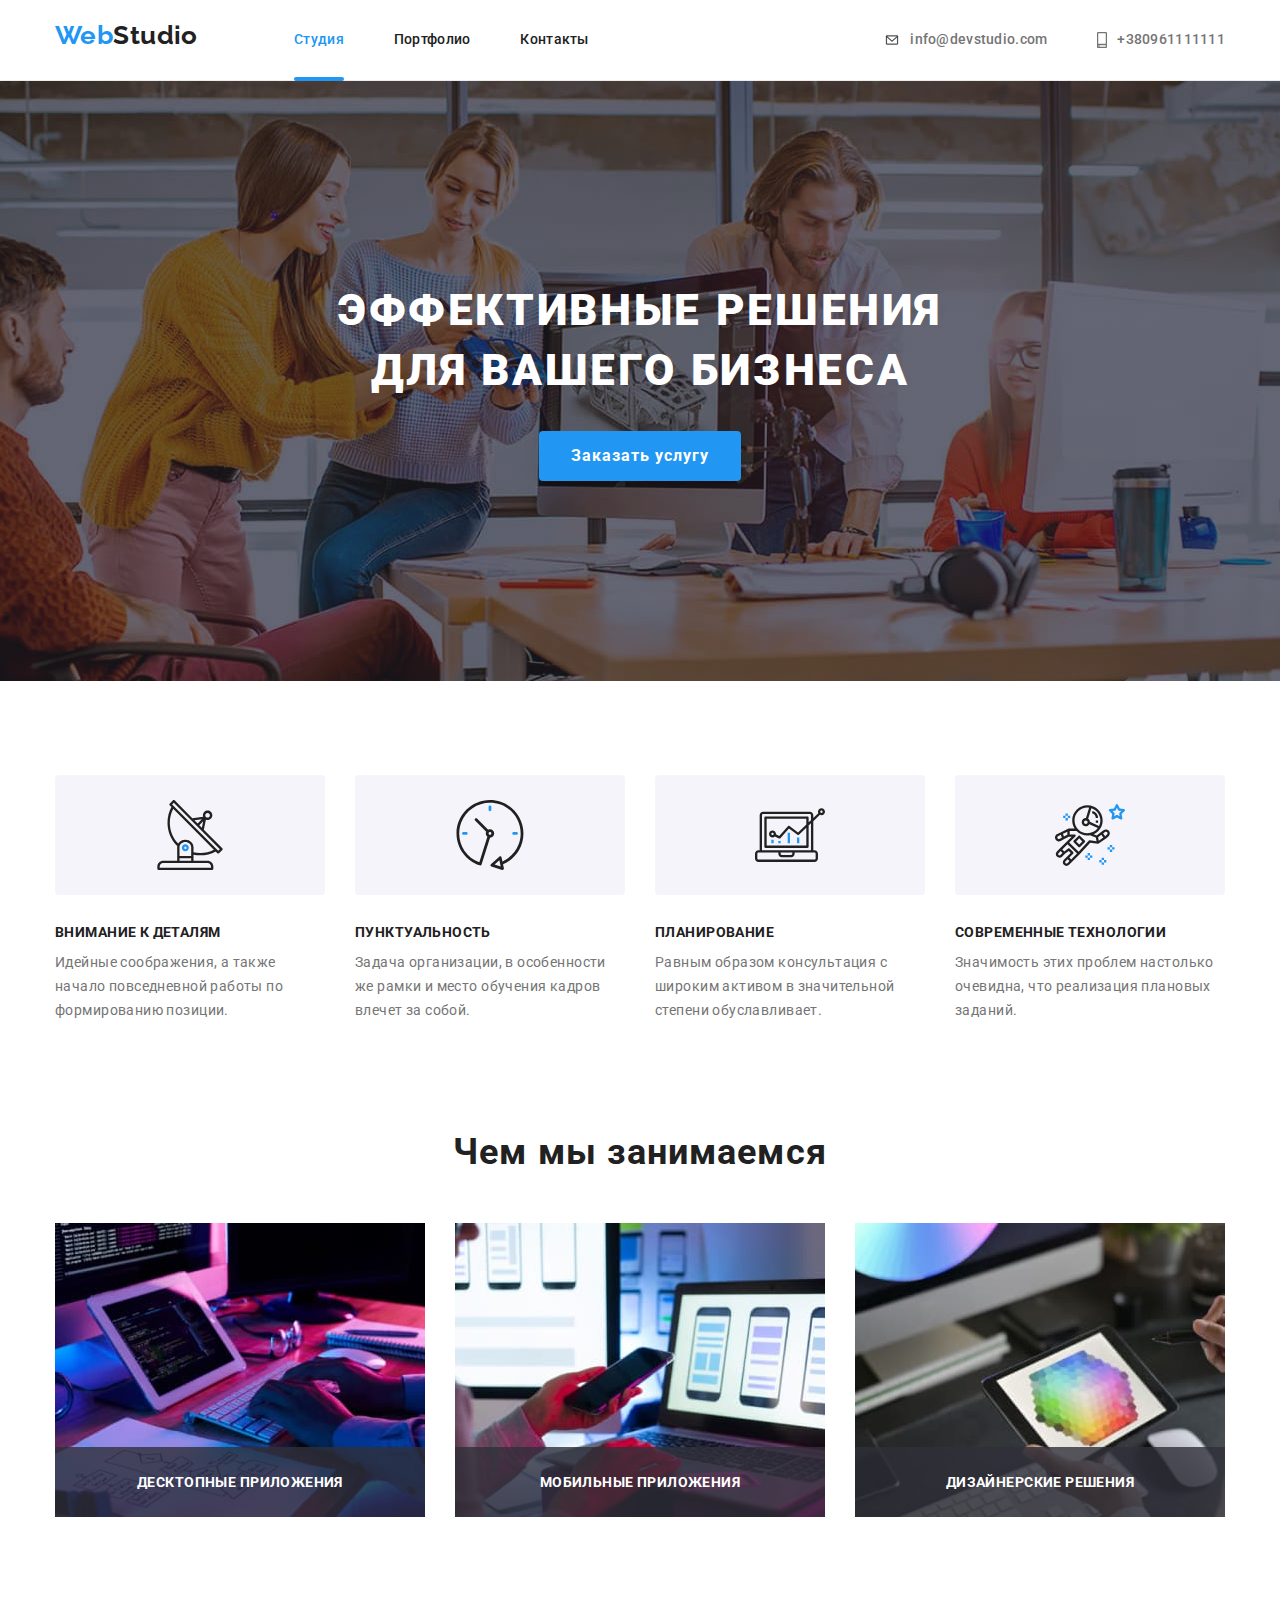
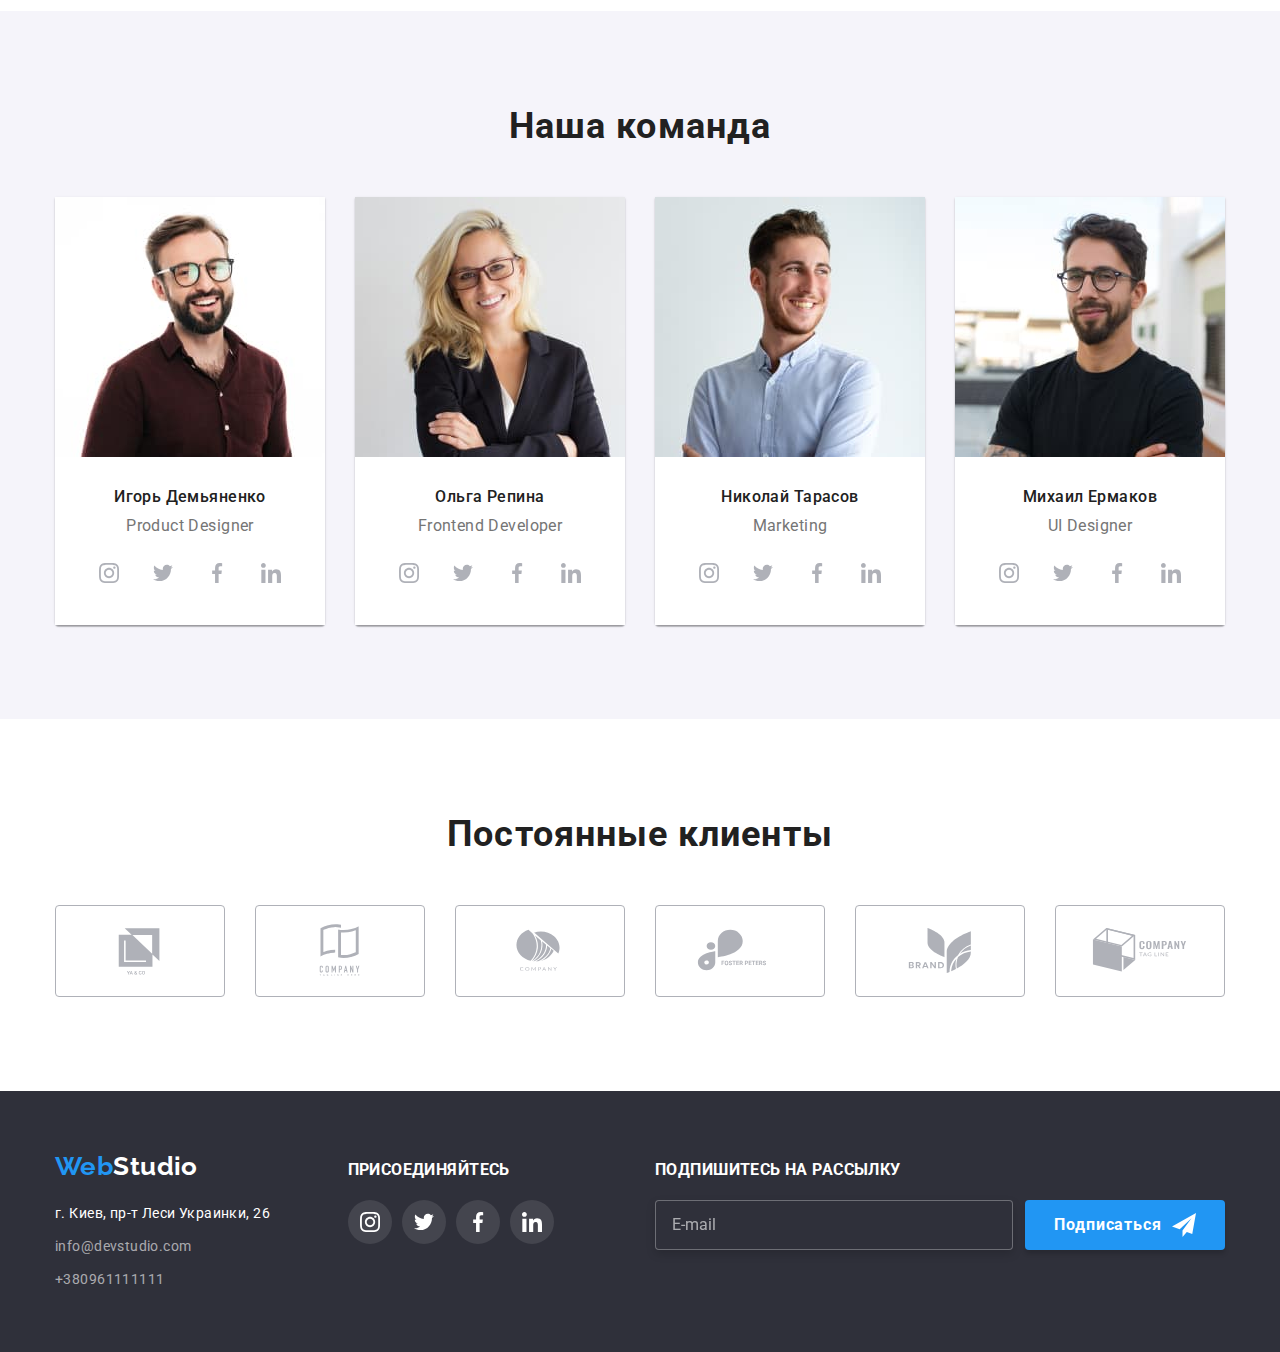
==== commit be538056: "БЭМ закончила" ====
--- a/index.html
+++ b/index.html
@@ -437,12 +437,6 @@
           <a class="logo logo__footer link" href="#studio" lang="en">
             <span class="logo__text">Web</span><span class="logo__text--white">Studio</span>
           </a>
-
-          <!--   <div class="container footer--baseline">
-        <div class="footer-nav">
-          <a class="logo logo__footer" href="./index.html"
-            ><span class="logo__text">Web</span><span class="logo__text--white">Studio</span></a
-          >-->
           <address class="address">
             <ul class="address__list">
               <li class="address__item">
@@ -525,80 +519,60 @@
         </div>
       </div>
     </footer>
+
+    <!--Модальное окно-->
     <div class="backdrop is-hidden" data-modal>
       <div class="modal">
-        <form class="js-speaker-form">
-          <div class="form-group" role="group" aria-labelledby="contact-details-head">
-            <p class="form-title" id="contact-details-head">Оставьте свои данные, мы вам перезвоним</p>
-            <div class="form-item">
-              <label for="user-name" class="form-label">Имя </label>
-              <input type="text" name="name" class="form-input" id="user-name" />
-              <svg class="icon-form" width="18px" height="18px">
-                <use href="./images/icons/icons.svg#icon-person"></use>
-              </svg>
-            </div>
-            <div class="form-item">
-              <label for="user-tel" class="form-label">Телефон</label>
-              <input type="tel" name="tel" class="form-input" id="user-tel" />
-              <svg class="icon-form" width="18px" height="18px">
-                <use href="./images/icons/icons.svg#icon-phone"></use>
-              </svg>
-            </div>
-            <div class="form-item">
-              <label for="user-email" class="form-label">Почта</label>
-              <input type="email" name="email" class="form-input" id="user-email" />
-              <svg class="icon-form" width="18px" height="18px">
-                <use href="./images/icons/icons.svg#icon-email"></use>
-              </svg>
-            </div>
-            <div class="form-item">
-              <label for="user-comment" class="form-label">Комментарий</label>
-              <textarea
-                name="comment"
-                placeholder="Введите текст"
-                class="form-input-comment"
-                id="user-comment"
-              ></textarea>
-            </div>
-
-            <!--<label class="field">
-              <input class="checkbox" type="checkbox" name="agreement" required />
-              <span class="check"></span>
-              <svg class="icon-check" width="15" height="14">
-                <use href="./images/icons/icons.svg#icon-check"></use>
-              </svg>
-              <p class="field-text">
-                Соглашаюсь с рассылкой и принимаю
-                <a class="license" href="#">Условия договора</a>
-              </p>
-            </label>  
-            <div class="button-thumb">
-              <button type="submit" class="submit-button">Отправить</button>
-            </div>
-          </div> -->
-
-            <div class="form-checkbox">
-              <input type="checkbox" id="checkbox" name="topic" class="checkbox-input" />
-              <label for="checkbox" class="checkbox-label">
-                Соглашаюсь с рассылкой и принимаю <a href="#" class="conditions">Условия договора</a></label
-              >
-            </div>
-            <div class="button-thumb">
-              <button type="submit" class="submit-button">Отправить</button>
-            </div>
-          </div>
-        </form>
-
-        <button class="modal-close-button" type="button" data-modal-close>
+        <!--<form class="js-speaker-form"> -->
+        <div class="form__group" role="group" aria-labelledby="contact-details-head">
+          <p class="form__title" id="contact-details-head">Оставьте свои данные, мы вам перезвоним</p>
+          <div class="form__item">
+            <label for="user-name" class="form__label">Имя </label>
+            <input type="text" name="name" class="form__input" id="user-name" />
+            <svg class="modal__icon" width="18px" height="18px">
+              <use href="./images/icons/icons.svg#icon-person"></use>
+            </svg>
+          </div>
+          <div class="form__item">
+            <label for="user-tel" class="form__label">Телефон</label>
+            <input type="tel" name="tel" class="form__input" id="user-tel" />
+            <svg class="modal__icon" width="18px" height="18px">
+              <use href="./images/icons/icons.svg#icon-phone"></use>
+            </svg>
+          </div>
+          <div class="form__item">
+            <label for="user-email" class="form__label">Почта</label>
+            <input type="email" name="email" class="form__input" id="user-email" />
+            <svg class="modal__icon" width="18px" height="18px">
+              <use href="./images/icons/icons.svg#icon-email"></use>
+            </svg>
+          </div>
+          <div class="form__item">
+            <label for="user-comment" class="form__label">Комментарий</label>
+            <textarea
+              name="comment"
+              placeholder="Введите текст"
+              class="form__input--comment"
+              id="user-comment"
+            ></textarea>
+          </div>
+
+          <div class="form-checkbox__field">
+            <input type="checkbox" id="checkbox" name="topic" class="form-checkbox__input" />
+            <label for="checkbox" class="form-checkbox__label">
+              Соглашаюсь с рассылкой и принимаю <a href="#" class="conditions">Условия договора</a></label
+            >
+          </div>
+          <div class="form__button-thumb">
+            <button type="submit" class="form__btn-submit">Отправить</button>
+          </div>
+        </div>
+        <!--</form>-->
+
+        <button class="modal__button" type="button" data-modal-close>
           <svg class="close-black" width="18px" height="18px">
             <use href="./images/icons/icons.svg#icon-close"></use>
           </svg>
-
-          <!-- 
-     <button class="button-close" data-modal-close>
-              <svg class="icon-close" width="18px" height="18px">
-                <use href="./images/icons.svg#icon-close"></use>
-  -->
         </button>
       </div>
     </div>
--- a/css/styles.css
+++ b/css/styles.css
@@ -62,6 +62,24 @@
   margin-top: 0px;
 }
 
+img {
+  display: block;
+  height: auto;
+  max-width: 100%;
+}
+
+ul {
+  padding: 0;
+  margin: 0;
+  list-style: none;
+  text-decoration: none;
+}
+
+.link {
+  color: inherit;
+  text-decoration: none;
+}
+
 .page-header .conteiner {
   display: flex;
   align-items: center;
@@ -92,40 +110,19 @@
   font-weight: 700;
 }
 
-/*.logo {
-  display: inline-block;
-
-  margin-right: 93px;
-  color: #000000;
-  font-family: var(--title-font);
-  font-style: normal;
-  font-weight: bold;
-  font-size: 26px;
-  line-height: 1.19;
-  letter-spacing: 0.03em;
-}
-.web-logo {
-  color: var(--accent-color);
-}
-
-
-
-.logo__text--white {
-  color: var(--logo-text-color);
-}
-*/
 .logo {
   display: inline-block;
   margin-right: 93px;
 }
 
+.logo__footer {
+  margin: 0px;
+}
+
 .logo__text {
   color: var(--accent-color);
 }
 
-.logo__footer {
-  margin: 0px;
-}
 .logo__text--white {
   color: var(--hero-text-color);
 }
@@ -137,17 +134,6 @@
   text-decoration: none;
 }
 */
-ul {
-  padding: 0;
-  margin: 0;
-  list-style: none;
-  text-decoration: none;
-}
-
-.link {
-  color: inherit;
-  text-decoration: none;
-}
 
 .nav__list {
   display: inline-flex;
@@ -167,7 +153,6 @@
 }
 
 .nav__item:not(:last-child) {
-  /*outline: 1px solid red;*/
   margin-right: 50px;
 }
 
@@ -413,12 +398,6 @@
   position: relative;
 }
 
-img {
-  display: block;
-  height: auto;
-  max-width: 100%;
-}
-
 .work__label {
   display: flex;
   align-items: center;
@@ -607,25 +586,28 @@
 .address {
   margin: 20px 0px 0px;
 }
-.address__text {
-  color: var(--hero-text-color);
-}
+
+.address__item {
+  margin-top: 9px;
+}
+
 .address__list {
   font-style: normal;
   line-height: 1.71;
 }
 
+.address__text {
+  text-decoration: none;
+  color: var(--hero-text-color);
+}
+
 .address__link {
+  text-decoration: none;
   color: var(--footer-contact-color);
-}
-.address__link {
   transition: color var(--duration) var(--timing-function);
 }
 
-.address__item {
-  margin-top: 9px;
-}
-
+/*join */
 .join {
   width: calc(100% / 12 * 3);
   justify-content: center;
@@ -715,7 +697,6 @@
   margin-left: 10px;
   top: 13px;
   bottom: 13px;
-
   fill: var(--primary-bg-color);
 }
 
@@ -767,7 +748,6 @@
 
 .portfolio__item {
   flex-basis: calc((100% - 3 * 30px) / 3);
-
   margin-left: 30px;
   margin-top: 30px;
 }
@@ -775,6 +755,7 @@
 .portfolio__link {
   display: block;
   transition: box-shadow var(--duration) var(--timing-function);
+  text-decoration: none;
 }
 
 .portfolio__link:hover,
@@ -800,6 +781,7 @@
   border-right: 1px solid var(--portfolio-border);
   border-bottom: 1px solid var(--portfolio-border);
   border-left: 1px solid var(--portfolio-border);
+  text-decoration: none;
 }
 
 .portfolio__title {
@@ -895,7 +877,7 @@
   transition: transform var(--duration) var(--timing-function), visibility var(--duration) var(--timing-function);
 }
 
-.modal-close-button {
+.modal__button {
   position: absolute;
   display: inline-block;
   width: 30px;
@@ -911,31 +893,19 @@
   cursor: pointer;
 }
 
-.modal-close-button:hover,
-.modal-close-button:focus {
+.modal__button:hover,
+.modal__button:focus {
   fill: var(--accent-color);
 }
-/*
-.features__ icon {
-  display: flex;
-  justify-content: center;
-  align-items: center;
-  margin-bottom: 30px;
-  width: 270px;
-  height: 120px;
-  border: 1px solid transparent;
-  background-color: var(--secondary-bg-color);
-  border-radius: 4px;
-}
-*/
-.form-group {
+
+.form__group {
   display: flex;
   flex-direction: column;
   padding-left: 40px;
   padding-right: 40px;
 }
 
-.form-title {
+.form__title {
   margin-bottom: 12px;
   padding-top: 40px;
 
@@ -946,7 +916,7 @@
   color: var(--primary-text-color);
 }
 
-.form-item {
+.form__item {
   position: relative;
 
   display: flex;
@@ -955,7 +925,7 @@
   margin-bottom: 10px;
 }
 
-.form-label {
+.form__label {
   margin-bottom: 4px;
 
   font-weight: 400;
@@ -967,7 +937,7 @@
   text-align: left;
 }
 
-.form-input {
+.form__input {
   height: 40px;
 
   padding-left: 42px;
@@ -979,26 +949,26 @@
   transition: border-color var(--duration) var(--timing-function), fill var(--duration) var(--timing-function);
 }
 
-.form-input:hover,
-.form-input:focus {
+.form__input:hover,
+.form__input:focus {
   border-color: var(--accent-color);
   cursor: pointer;
   outline: none;
 }
 
-.form-input:hover + .icon-form,
-.form-input:focus + .icon-form {
+.form__input:hover + .modal__icon,
+.form__input:focus + .modal__icon {
   fill: var(--accent-color);
 }
 
-.icon-form {
+.modal__icon {
   position: absolute;
   top: 50%;
   left: 12px;
   transition: fill var(--duration) var(--timing-function);
 }
 
-.form-input-comment {
+.form__input--comment {
   padding: 12px 16px;
   margin-bottom: 20px;
   height: 120px;
@@ -1008,14 +978,14 @@
   border-radius: 4px;
 }
 
-.form-input-comment:hover,
-.form-input-comment:focus {
+.form__input--comment:hover,
+.form__input--comment:focus {
   border-color: var(--accent-color);
   cursor: pointer;
   outline: none;
 }
 
-.form-input-comment::placeholder {
+.form__input--comment::placeholder {
   font-family: Roboto;
   font-weight: 400;
   font-size: 12px;
@@ -1024,99 +994,7 @@
   color: rgba(117, 117, 117, 0.5);
 }
 
-/*
-.field {
-  display: flex;
-  align-items: center;
-  flex-direction: row;
-  position: relative;
-  justify-content: center;
-  margin-bottom: 30px;
-}
-
-.checkbox {
-  position: absolute;
-  width: 1px;
-  height: 1px;
-  margin: -1px;
-  border: 0;
-  padding: 0;
-  clip: rect(0 0 0 0);
-  overflow: hidden;
-}
-
-.check {
-  display: inline-block;
-  width: 16px;
-  height: 15px;
-  margin-right: 8px;
-  border: 2px solid var(--primary-text-color);
-  border-radius: 2px;
-}
-
-.icon-check {
-  position: absolute;
-  top: 25%;
-  left: 12px;
-  opacity: 0;
-  fill: var(--primary-bg-color);
-  transition: opacity var(--duration) var(--timing-function), scale var(--duration) var(--timing-function);
-}
-
-.checkbox:checked + .check {
-  border-color: transparent;
-  background-color: var(--accent-color);
-}
-
-.checkbox:checked ~ .icon-check {
-  opacity: 1;
-  transform: scale(1.2);
-}
-
-.field-text {
-  margin-bottom: 0;
-  align-items: center;
-  font-weight: 400;
-  font-size: 14px;
-  line-height: 1.71;
-  color: var(--secondary-text-color);
-}
-
-.license {
-  color: var(--accent-color);
-}
-
-.button-thumb {
-  text-align: center;
-}
-
-.submit-button {
-  display: inline-block;
-  width: 200px;
-  height: 50px;
-
-  color: var(--hero-text-color);
-  background-color: var(--accent-color);
-  border-color: var(--accent-color);
-  font-weight: 700;
-  font-size: 16px;
-  line-height: 1.87;
-  letter-spacing: 0.06em;
-  cursor: pointer;
-
-  border: none;
-  border-radius: 4px;
-  box-shadow: 0px 4px 4px rgba(0, 0, 0, 0.15);
-
-  transition: background-color var(--duration) var(--timing-function);
-}
-
-.submit-button:hover {
-  background-color: var(--accent-color);
-}
-*/
-
-.checkbox-label {
+.form-checkbox__label {
   display: flex;
   align-items: center;
   font-size: 14px;
@@ -1130,14 +1008,14 @@
   margin-left: 5px;
 }
 
-.checkbox-input {
+.form-checkbox__input {
   position: absolute;
   appearance: none;
   -webkit-appearance: none;
   -moz-appearance: none;
 }
 
-.checkbox-label::before {
+.form-checkbox__label::before {
   content: '';
   width: 16px;
   height: 16px;
@@ -1148,7 +1026,7 @@
   transition: background-color var(--duration) var(--timing-function);
 }
 
-.checkbox-input:checked + .checkbox-label::before {
+.form-checkbox__input:checked + .form-checkbox__label::before {
   background-color: var(--accent-color);
   border-color: var(--accent-color);
   background-image: url(../images/icons/check.svg);
@@ -1158,17 +1036,17 @@
   transition: background-color var(--duration) var(--timing-function);
 }
 
-.checkbox-input:focus-within ~ .checkbox-label::before {
+.form-checkbox__input:focus-within ~ .form-checkbox__label::before {
   border: 1px solid rgba(33, 150, 243, 1);
   outline: none;
   transition: border-color var(--duration) var(--timing-function);
 }
 
-.button-thumb {
+.form__button-thumb {
   text-align: center;
 }
 
-.submit-button {
+.form__btn-submit {
   display: inline-block;
   width: 200px;
   height: 50px;
@@ -1192,6 +1070,6 @@
   transition: background-color var(--duration) var(--timing-function);
 }
 
-.submit-button:hover {
+.form__btn-submit:hover {
   background-color: var(--accent-color);
 }
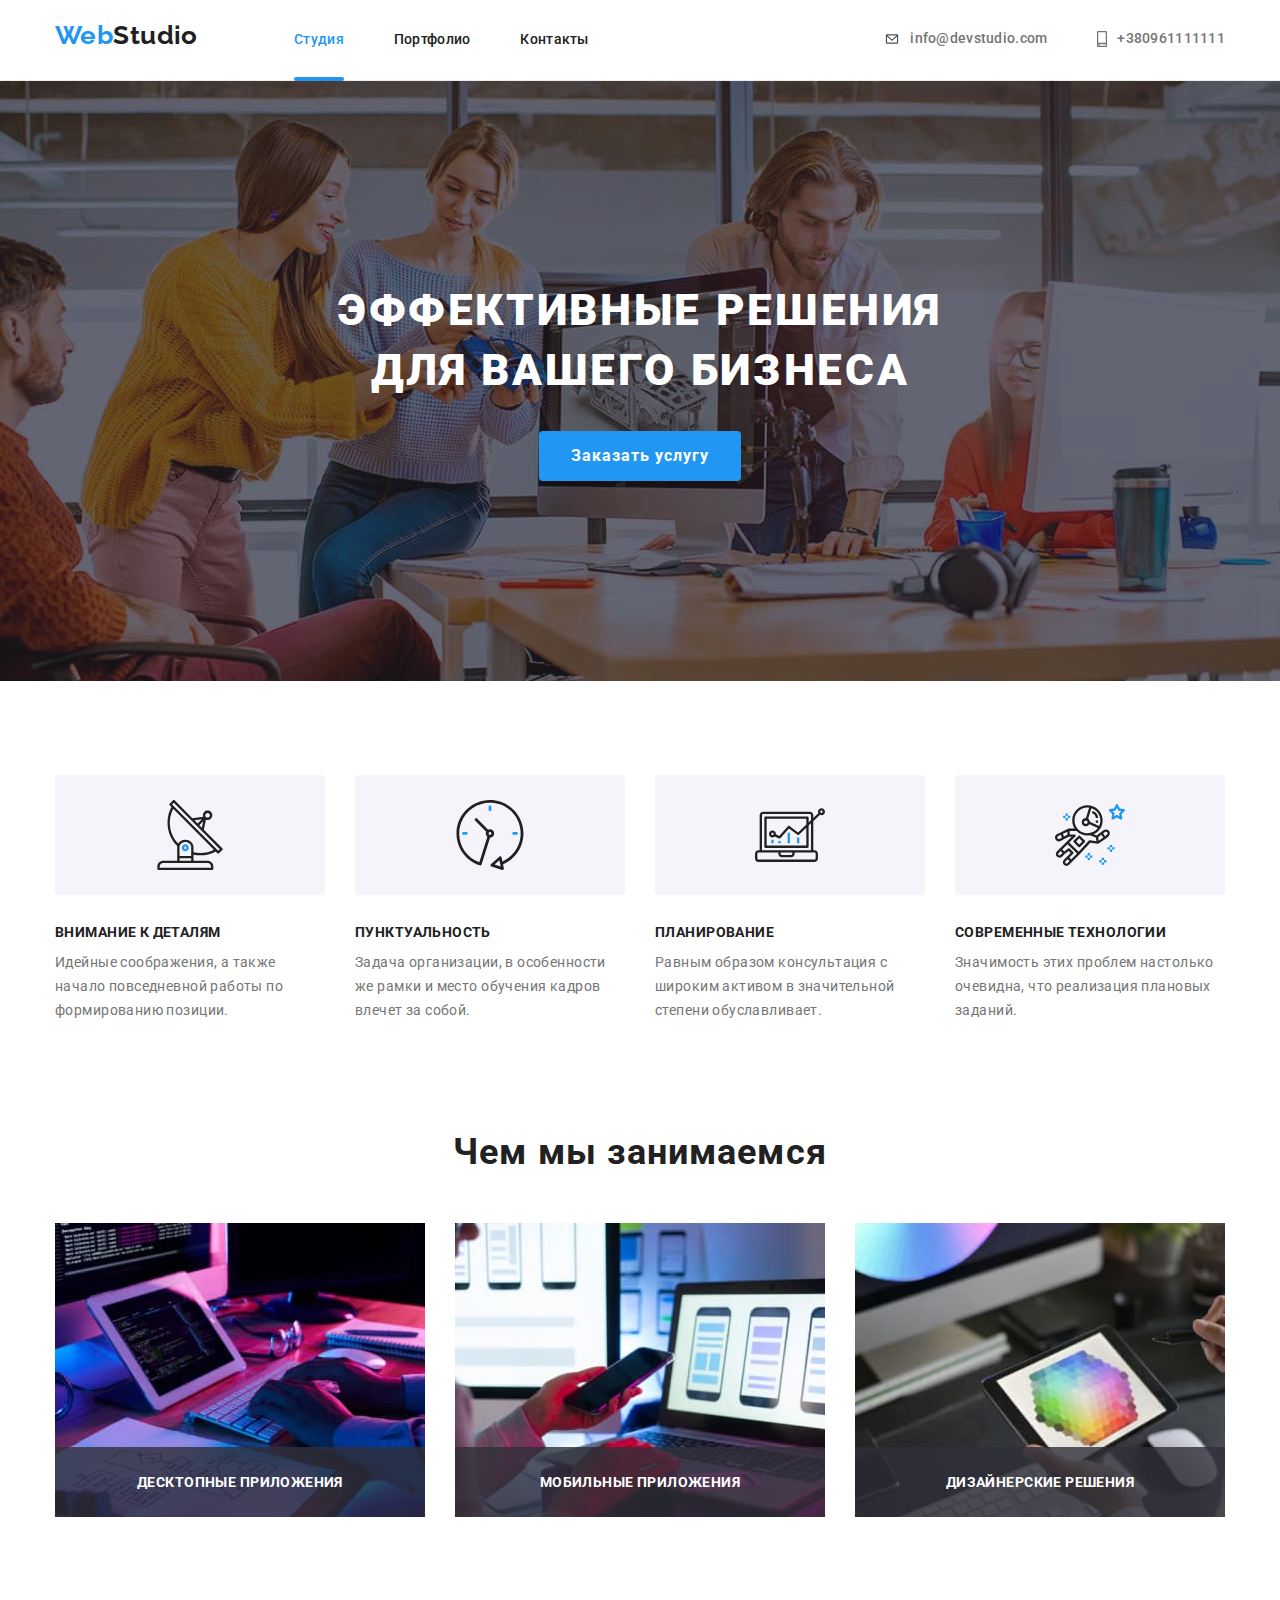
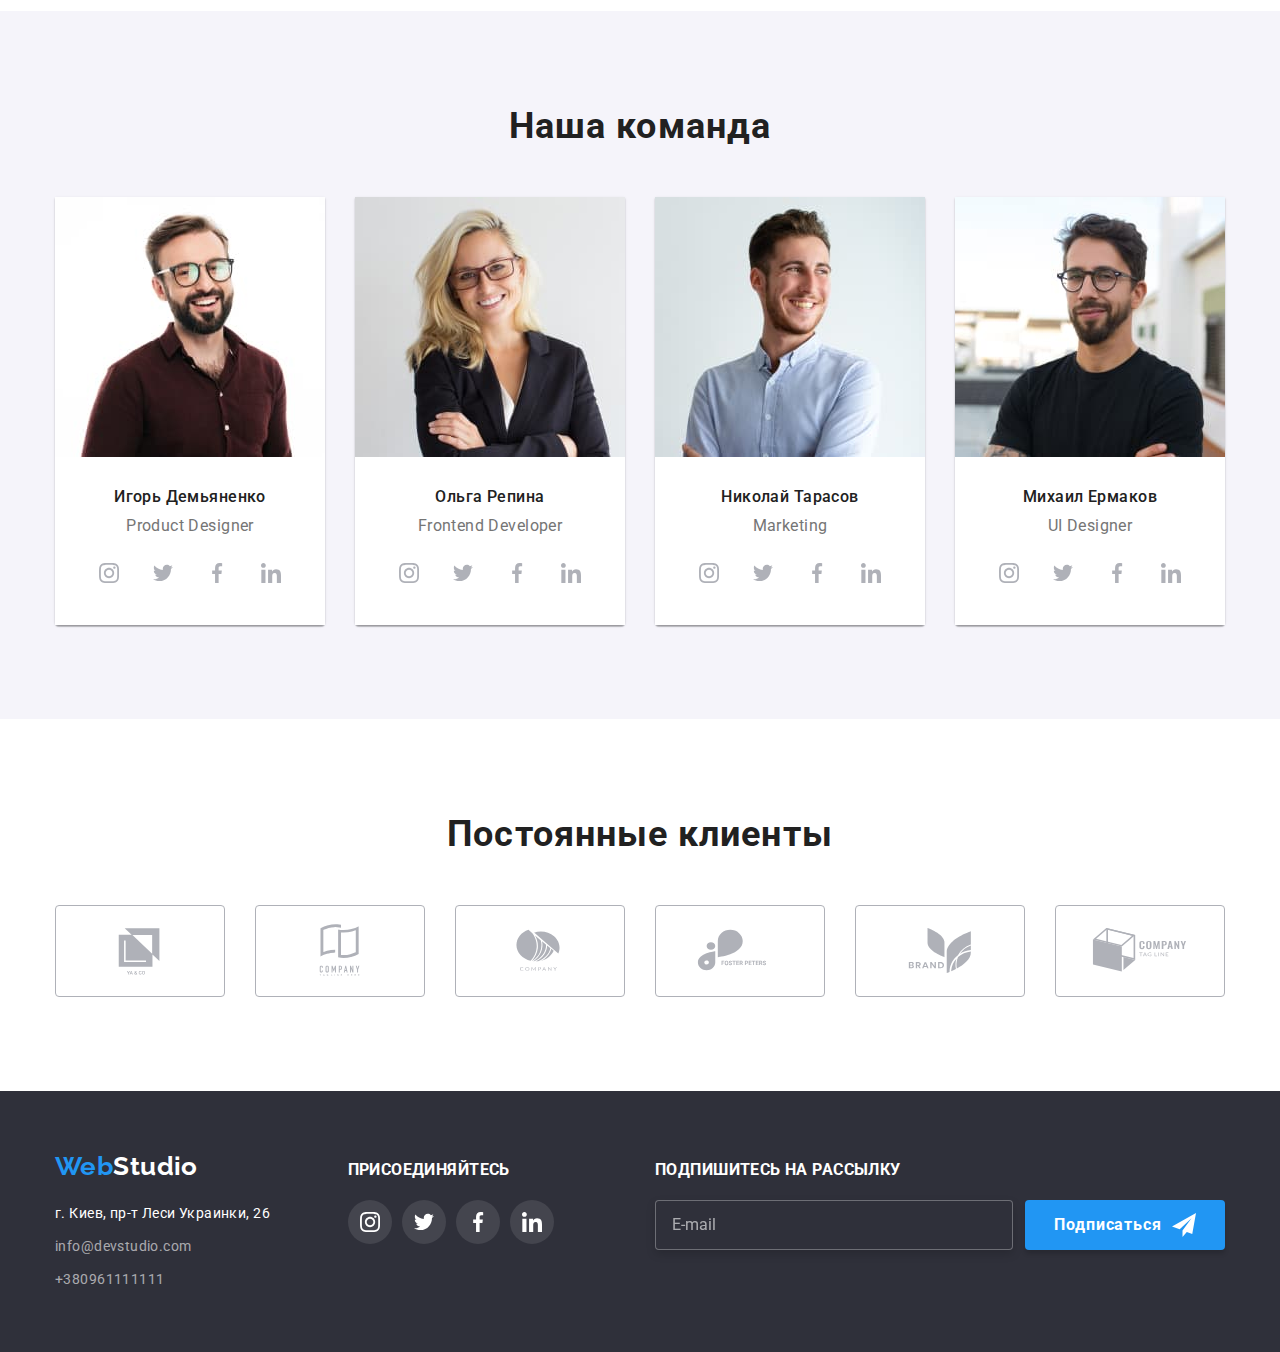
==== commit 42cb532c: "correct" ====
--- a/index.html
+++ b/index.html
@@ -15,7 +15,7 @@
       rel="stylesheet"
       href="https://cdnjs.cloudflare.com/ajax/libs/modern-normalize/1.0.0/modern-normalize.min.css"
     />
-    <link rel="stylesheet" href="./css/styles.css" />
+    <link rel="stylesheet" href="./css/main.css" />
   </head>
   <body>
     <header class="page-header">
@@ -29,25 +29,26 @@
             <li class="nav__item"><a class="nav__link" href="#contacts">Контакты</a></li>
           </ul>
         </nav>
-
-        <ul class="contacts__list">
-          <li class="contacts__item">
-            <a class="contacts__link" href="mailto:info@devstudio.com"
-              ><svg class="contacts__icon" width="16" height="12">
-                <use href="./images/icons/icons.svg#icon-envelope"></use>
-              </svg>
-              info@devstudio.com</a
-            >
-          </li>
-          <li class="contacts__item">
-            <a class="contacts__link" href="tel:+380961111111">
-              <svg class="contacts__icon" width="10" height="16">
-                <use href="./images/icons/icons.svg#icon-smartphone"></use>
-              </svg>
-              +380961111111
-            </a>
-          </li>
-        </ul>
+        <div class="contacts">
+          <ul class="contacts__list">
+            <li class="contacts__item">
+              <a class="contacts__link" href="mailto:info@devstudio.com"
+                ><svg class="contacts__icon" width="16" height="12">
+                  <use href="./images/icons/icons.svg#icon-envelope"></use>
+                </svg>
+                info@devstudio.com</a
+              >
+            </li>
+            <li class="contacts__item">
+              <a class="contacts__link" href="tel:+380961111111">
+                <svg class="contacts__icon" width="10" height="16">
+                  <use href="./images/icons/icons.svg#icon-smartphone"></use>
+                </svg>
+                +380961111111
+              </a>
+            </li>
+          </ul>
+        </div>
       </div>
     </header>
 
@@ -64,7 +65,7 @@
       <!--Особенности-->
       <section class="section">
         <!--спрятать заголовок-->
-        <div class="conteiner">
+        <div class="features conteiner">
           <h2 class="visually-hidden">Особенности</h2>
           <ul class="features__list">
             <li class="features__item">
@@ -74,7 +75,7 @@
                 </svg>
               </div>
               <h3 class="features__title">Внимание к деталям</h3>
-              <p class="features__text">
+              <p class="features__text--cl">
                 Идейные соображения, а также начало повседневной работы по формированию позиции.
               </p>
             </li>
@@ -85,7 +86,7 @@
                 </svg>
               </div>
               <h3 class="features__title">Пунктуальность</h3>
-              <p class="features__text">
+              <p class="features__text--cl">
                 Задача организации, в особенности же рамки и место обучения кадров влечет за собой.
               </p>
             </li>
@@ -96,7 +97,7 @@
                 </svg>
               </div>
               <h3 class="features__title">Планирование</h3>
-              <p class="features__text">
+              <p class="features__text--cl">
                 Равным образом консультация с широким активом в значительной степени обуславливает.
               </p>
             </li>
@@ -107,7 +108,9 @@
                 </svg>
               </div>
               <h3 class="features__title">Современные технологии</h3>
-              <p class="features__text">Значимость этих проблем настолько очевидна, что реализация плановых заданий.</p>
+              <p class="features__text--cl">
+                Значимость этих проблем настолько очевидна, что реализация плановых заданий.
+              </p>
             </li>
           </ul>
         </div>
@@ -115,7 +118,7 @@
       <!--Чем мы занимаемся-->
       <section class="work section">
         <div class="conteiner">
-          <h2 class="work__title">Чем мы занимаемся</h2>
+          <h2 class="work__title--stl">Чем мы занимаемся</h2>
           <ul class="work__list">
             <li class="work__item">
               <div class="work__img">
@@ -148,7 +151,7 @@
       <!--Команда-->
       <section class="team section">
         <div class="conteiner">
-          <h2 class="team__title">Наша команда</h2>
+          <h2 class="team__title--stl">Наша команда</h2>
           <ul class="team__list">
             <li class="team__item">
               <img class="team__foto" src="./images/foto1.jpg" alt="Product Designer" width="270" />
@@ -381,8 +384,8 @@
       </section>
       <!--Клиенты-->
       <section class="section">
-        <div class="conteiner">
-          <h2 class="clients__title">Постоянные клиенты</h2>
+        <div class="clients conteiner">
+          <h2 class="clients__title--stl">Постоянные клиенты</h2>
           <ul class="clients__list">
             <li class="clients__item">
               <a href="" class="clients__link" target="_blank" rel="noopener noreferrer">
--- a/css/main.css
+++ b/css/main.css
@@ -0,0 +1,996 @@
+:root {
+  --primary-text-color: #212121;
+  --hero-text-color: #ffffff;
+  --accent-color: #2196f3;
+  --logo-text-color: #000000;
+  --secondary-text-color: #757575;
+  --footer-contact-color: #ffffff99;
+  --primary-bg-color: #ffffff;
+  --secondary-bg-color: #f5f4fa;
+  --footer-bg-color: #2f303a;
+  --overlay-bg-color: rgba(33, 150, 243, 0.9);
+  --primery-font-family: 'Roboto', sans-serif;
+  --logo-font-family: 'Raleway', sans-serif;
+  --header-border: #ececec;
+  --portfolio-border: #eeeeee;
+  --icon-color: #afb1b8;
+  --backdrop-color: rgba(0, 0, 0, 0.2);
+  --duration: 250ms;
+  --timing-function: cubic-bezier(0.4, 0, 0.2, 1);
+}
+
+html {
+  box-sizing: border-box;
+}
+
+*,
+*::before,
+*::after {
+  box-sizing: inherit;
+}
+
+body {
+  background-color: var(--primary-bg-color);
+  color: var(--primary-text-color);
+  font-family: var(--primery-font-family);
+  font-style: normal;
+  font-weight: normal;
+  font-size: 14px;
+  letter-spacing: 0.03em;
+}
+
+h1,
+h2,
+h3,
+p {
+  margin-top: 0px;
+}
+
+img {
+  display: block;
+  height: auto;
+  max-width: 100%;
+}
+
+ul {
+  padding: 0;
+  margin: 0;
+  list-style: none;
+  text-decoration: none;
+}
+
+.link {
+  color: inherit;
+  text-decoration: none;
+}
+
+.list {
+  list-style: none;
+  padding: 0;
+  margin: 0;
+}
+
+.visually-hidden {
+  position: absolute;
+  width: 1px;
+  height: 1px;
+  margin: -1px;
+  border: 0;
+  padding: 0;
+  white-space: nowrap;
+  clip-path: inset(100%);
+  clip: rect(0 0 0 0);
+  overflow: hidden;
+}
+
+.conteiner {
+  margin-left: auto;
+  margin-right: auto;
+  margin-top: 0;
+  margin-bottom: 0;
+  padding-right: 15px;
+  padding-left: 15px;
+  width: 1200px;
+}
+
+.page-header {
+  padding-top: 0px;
+  border-bottom-width: 1px;
+  border-bottom-style: solid;
+  border-bottom-color: var(--header-border);
+}
+
+.page-header .conteiner {
+  display: flex;
+  align-items: center;
+  justify-content: flex-start;
+}
+
+.logo,
+.logo-footer {
+  font-family: var(--logo-font-family);
+  text-decoration: none;
+  font-size: 26px;
+  line-height: 1.19;
+  font-weight: 700;
+}
+
+.logo {
+  display: inline-block;
+  margin-right: 93px;
+}
+
+.logo__footer {
+  margin: 0px;
+}
+
+.logo__text {
+  color: var(--accent-color);
+}
+
+.logo__text--white {
+  color: var(--hero-text-color);
+}
+
+.nav {
+  margin-right: auto;
+}
+
+.nav__list {
+  display: inline-flex;
+}
+
+.nav__link {
+  display: block;
+  padding-top: 32px;
+  padding-bottom: 32px;
+  color: var(--primary-text-color);
+  font-weight: 500;
+  line-height: 1.14;
+  letter-spacing: 0.02em;
+  text-decoration: none;
+  transition: color var(--duration) var(--timing-function);
+}
+
+.nav__item:not(:last-child) {
+  margin-right: 50px;
+}
+
+.nav__link:hover, .nav__link:focus {
+  color: var(--accent-color);
+}
+
+.nav__link--current {
+  color: var(--accent-color);
+}
+
+.nav__link {
+  position: relative;
+}
+
+.nav__link::after {
+  position: absolute;
+  content: '';
+  width: 100%;
+  display: block;
+  height: 4px;
+  bottom: -1px;
+  background-color: var(--accent-color);
+  border-radius: 2px;
+  opacity: 0;
+}
+
+.nav__link:hover::after, .nav__link:focus::after {
+  opacity: 1;
+}
+
+.nav__link--current::after {
+  opacity: 1;
+}
+
+.contacts {
+  display: block;
+}
+
+.contacts__list {
+  display: inline-flex;
+  font-style: inherit;
+}
+
+.contacts__item + .contacts__item {
+  margin-left: 50px;
+}
+
+.contacts__item:not(:last-child) {
+  margin: 0px;
+}
+
+.contacts__link {
+  display: flex;
+  align-items: center;
+  color: var(--secondary-text-color);
+  font-weight: 500;
+  line-height: 1.14;
+  letter-spacing: 0.02em;
+  text-decoration: none;
+  transition: color var(--duration) var(--timing-function);
+}
+
+.contacts__icon {
+  margin-right: 10px;
+  stroke: currentColor;
+}
+
+.contacts__link:hover, .contacts__link:focus {
+  color: var(--accent-color);
+}
+
+.hero {
+  background-color: var(--footer-bg-color);
+  max-width: 1600px;
+  height: 600px;
+  margin-right: auto;
+  margin-left: auto;
+  background-image: linear-gradient(to top left, rgba(47, 48, 58, 0.4), rgba(47, 48, 58, 0.4)), url("../images/hero.jpg");
+  background-repeat: no-repeat;
+  background-position: center;
+  background-size: cover;
+}
+
+.hero__content {
+  padding-top: 200px;
+  padding-bottom: 200px;
+  margin-left: auto;
+  margin-right: auto;
+  text-align: center;
+}
+
+.hero__content {
+  width: calc((100% / 12) * 7);
+}
+
+.hero__title {
+  margin-bottom: 30px;
+  color: var(--hero-text-color);
+  font-weight: 900;
+  font-size: 44px;
+  line-height: 1.36;
+  letter-spacing: 0.06em;
+  text-transform: uppercase;
+}
+
+.hero__button {
+  margin-right: auto;
+  margin-left: auto;
+  min-width: 200px;
+  min-height: 50px;
+  padding: 10px 32px;
+  display: flex;
+  align-items: center;
+  border-radius: 4px;
+  border: none;
+  font-style: inherit;
+  font-weight: 700;
+  font-size: 16px;
+  line-height: 1.87;
+  letter-spacing: 0.06em;
+  color: var(--hero-text-color);
+  background-color: var(--accent-color);
+  box-shadow: 0px 4px 4px rgba(0, 0, 0, 0.15);
+}
+
+.section {
+  padding-top: 94px;
+  padding-bottom: 94px;
+}
+
+.work__title--stl, .team__title--stl, .clients__title--stl {
+  margin-bottom: 50px;
+  text-align: center;
+  font-weight: 700;
+  font-size: 36px;
+  line-height: 1.17;
+  letter-spacing: 0.03em;
+}
+
+.features__text--cl, .portfolio__text--cl {
+  color: var(--secondary-text-color);
+}
+
+.features {
+  display: block;
+}
+
+.features__list {
+  display: flex;
+  flex-wrap: nowrap;
+  padding: 0px;
+  margin: 0px;
+  margin-top: -30px;
+  margin-left: -30px;
+}
+
+.features__list > .features__item {
+  flex-basis: calc((100% - 4 * 30px) / 4);
+  margin-top: 30px;
+  margin-left: 30px;
+}
+
+.features__title {
+  margin-top: 0;
+  margin-bottom: 10px;
+  font-weight: 700;
+  font-size: 14px;
+  line-height: 1.14;
+  text-transform: uppercase;
+}
+
+.features__icon {
+  display: flex;
+  justify-content: center;
+  align-items: center;
+  margin-bottom: 30px;
+  width: 270px;
+  height: 120px;
+  border: 1px solid transparent;
+  background-color: var(--secondary-bg-color);
+  border-radius: 4px;
+}
+
+.features__item {
+  margin-top: 0;
+  line-height: 1.71;
+}
+
+.work {
+  padding-top: 0px;
+}
+
+.work__list {
+  display: flex;
+  flex-wrap: wrap;
+  margin-top: -30px;
+  margin-left: -30px;
+}
+
+.work__img {
+  position: relative;
+}
+
+.work__label {
+  display: flex;
+  align-items: center;
+  justify-content: center;
+  position: absolute;
+  background-color: rgba(47, 48, 58, 0.8);
+  color: var(--hero-text-color);
+  width: 100%;
+  bottom: 0px;
+  height: 70px;
+}
+
+.work__text {
+  color: var(--hero-text-color);
+  margin-bottom: 0;
+  font-weight: 700;
+}
+
+.work__list > .work__item {
+  flex-basis: calc((100% - 3 * 30px) / 3);
+  text-align: center;
+  margin-top: 30px;
+  margin-left: 30px;
+}
+
+.team {
+  background-color: var(--secondary-bg-color);
+}
+
+.team__list {
+  display: flex;
+  flex-wrap: wrap;
+  margin-top: -30px;
+  margin-left: -30px;
+}
+
+.team__item {
+  flex-basis: calc((100% - 4 * 30px) / 4);
+  margin-top: 30px;
+  margin-left: 30px;
+  box-shadow: 0px 1px 3px rgba(0, 0, 0, 0.12), 0px 1px 1px rgba(0, 0, 0, 0.14), 0px 2px 1px rgba(0, 0, 0, 0.2);
+  border-radius: 0px 0px 4px 4px;
+}
+
+.team__foto {
+  margin-top: 0;
+}
+
+.team__content {
+  padding-top: 30px;
+  padding-bottom: 30px;
+  text-align: center;
+  background-color: var(--hero-text-color);
+}
+
+.team__name {
+  margin-top: 0;
+  margin-bottom: 10px;
+  font-weight: 500;
+  font-size: 16px;
+  line-height: 1.19;
+}
+
+.team__position {
+  margin-bottom: 0;
+  font-size: 16px;
+  line-height: 1.19;
+  color: var(--secondary-text-color);
+}
+
+.social-icons {
+  display: inline-flex;
+  justify-content: center;
+}
+
+.social-icons__item:not(:last-child) {
+  margin-right: 10px;
+}
+
+.social-icons__link {
+  margin-top: 16px;
+  display: flex;
+  align-items: center;
+  justify-content: center;
+  width: 44px;
+  height: 44px;
+  border-radius: 50%;
+  background-color: var(--primary-bg-color);
+  color: var(--icon-color);
+  transition: background-color var(--duration) var(--timing-function), color var(--duration) var(--timing-function);
+}
+
+.social-icons__link:hover,
+.social-icons__link:focus,
+.social-icons__link--footer:hover,
+.social-icons__link--footer:focus {
+  background-color: var(--accent-color);
+}
+
+.footer .social-icons {
+  display: inline-flex;
+  justify-content: center;
+}
+
+.social-icons__svg {
+  width: 20px;
+  height: 20px;
+  fill: currentColor;
+}
+
+.social-icons__link:hover .social-icons__svg,
+.social-icons__link:focus .social-icons__svg {
+  fill: var(--hero-text-color);
+}
+
+.social-icons__link--footer {
+  background-color: rgba(255, 255, 255, 0.1);
+  color: var(--hero-text-color);
+  margin-top: 0px;
+}
+
+.clients {
+  display: block;
+}
+
+.clients__list {
+  display: inline-flex;
+}
+
+.clients__item:not(:last-child) {
+  margin-right: 30px;
+}
+
+.clients__link {
+  display: flex;
+  justify-content: center;
+  align-items: center;
+  width: 170px;
+  height: 92px;
+  border: 1px solid var(--icon-color);
+  box-sizing: border-box;
+  border-radius: 4px;
+  color: var(--icon-color);
+  transition-property: color border-color;
+  transition-duration: var(--duration);
+  transition-timing-function: var(--timing-function);
+}
+
+.clients__link:hover, .clients__link:focus {
+  border: 1px solid var(--accent-color);
+  color: var(--accent-color);
+}
+
+.clients__icon {
+  width: 106px;
+  height: 60px;
+  fill: currentColor;
+}
+
+.footer .conteiner {
+  display: flex;
+  align-items: baseline;
+}
+
+.footer {
+  background-color: var(--footer-bg-color);
+  padding-top: 60px;
+  padding-bottom: 60px;
+}
+
+.footer-nav {
+  width: calc(100% / 12 * 3);
+}
+
+.address {
+  margin: 20px 0px 0px;
+}
+
+.address__item {
+  margin-top: 9px;
+}
+
+.address__list {
+  font-style: normal;
+  line-height: 1.71;
+}
+
+.address__text {
+  text-decoration: none;
+  color: var(--hero-text-color);
+}
+
+.address__link {
+  text-decoration: none;
+  color: var(--footer-contact-color);
+  transition: color var(--duration) var(--timing-function);
+}
+
+.address__link:hover, .address__link:focus, .address__text:hover, .address__text:focus {
+  color: var(--accent-color);
+}
+
+.join {
+  width: calc(100% / 12 * 3);
+  justify-content: center;
+  align-content: center;
+}
+
+.join__title {
+  color: var(--hero-text-color);
+  margin-bottom: 20px;
+  text-transform: uppercase;
+}
+
+.subscribe {
+  margin-left: auto;
+}
+
+.subscribe__title {
+  color: var(--hero-text-color);
+  margin-bottom: 20px;
+  text-transform: uppercase;
+}
+
+.subscribe__title {
+  color: var(--hero-text-color);
+  margin-bottom: 20px;
+  text-transform: uppercase;
+}
+
+.footer-form {
+  display: flex;
+}
+
+.footer-form__input {
+  width: 358px;
+  height: 50px;
+  margin-right: 12px;
+  padding: 15px 16px;
+  border: 1px solid rgba(255, 255, 255, 0.3);
+  filter: drop-shadow(0px 4px 4px rgba(0, 0, 0, 0.15));
+  border-radius: 4px;
+  color: var(--primary-bg-color);
+  background-color: var(--footer-bg-color);
+}
+
+.footer-form__input::placeholder {
+  display: flex;
+  align-items: center;
+  font-weight: 400;
+  font-size: 16px;
+  line-height: 1.25;
+  color: rgba(255, 255, 255, 0.6);
+}
+
+.footer-form__button {
+  position: relative;
+  display: flex;
+  justify-content: center;
+  align-items: center;
+  padding-top: 10px;
+  padding-bottom: 10px;
+  width: 200px;
+  height: 50px;
+  color: var(--hero-text-color);
+  background-color: var(--accent-color);
+  border-color: var(--accent-color);
+  box-shadow: 0px 4px 4px rgba(0, 0, 0, 0.15);
+  border-radius: 4px;
+  border: none;
+  font-weight: 700;
+  font-size: 16px;
+  line-height: 1.87;
+  letter-spacing: 0.06em;
+  cursor: pointer;
+  transition: background-color var(--duration) var(--timing-function);
+}
+
+.footer-form__button:hover {
+  background-color: var(--accent-color);
+}
+
+.footer-form__icon {
+  margin-left: 10px;
+  top: 13px;
+  bottom: 13px;
+  fill: var(--primary-bg-color);
+}
+
+.filter {
+  margin-top: 0;
+  margin-bottom: 50px;
+  text-align: center;
+}
+
+.filter__button {
+  padding: 6px 22px;
+  color: var(--primary-text-color);
+  border: 0px;
+  background-color: var(--secondary-bg-color);
+  cursor: pointer;
+  font-family: inherit;
+  font-weight: 500;
+  font-size: 16px;
+  line-height: 1.62;
+  text-align: center;
+  letter-spacing: 0.03em;
+  border-radius: 4px;
+  transition: background-color var(--duration) var(--timing-function), color var(--duration) var(--timing-function), box-shadow var(--duration) var(--timing-function);
+}
+
+.filter__button:hover, .filter__button:focus {
+  color: var(--hero-text-color);
+  background-color: var(--accent-color);
+  box-shadow: 0px 3px 1px rgba(0, 0, 0, 0.1), 0px 1px 2px rgba(0, 0, 0, 0.08), 0px 2px 2px rgba(0, 0, 0, 0.12);
+}
+
+.filter__list {
+  display: inline-flex;
+  margin-right: auto;
+  margin-left: auto;
+}
+
+.filter__list .button {
+  display: block;
+}
+
+.filter__item:not(:last-child) {
+  margin-right: 8px;
+}
+
+.portfolio {
+  display: block;
+}
+
+.portfolio__item {
+  flex-basis: calc((100% - 3 * 30px) / 3);
+  margin-left: 30px;
+  margin-top: 30px;
+}
+
+.portfolio__link {
+  display: block;
+  transition: box-shadow var(--duration) var(--timing-function);
+  text-decoration: none;
+}
+
+.portfolio__link:hover, .portfolio__link:focus {
+  border: 1px solid var(--portfolio-border);
+  box-shadow: 0px 1px 1px rgba(0, 0, 0, 0.12), 0px 4px 4px rgba(0, 0, 0, 0.06), 1px 4px 6px rgba(0, 0, 0, 0.16);
+}
+
+.portfolio__list {
+  padding: 0px;
+  margin: 0px;
+  list-style: none;
+  display: flex;
+  flex-wrap: wrap;
+  margin-left: -30px;
+  margin-top: -30px;
+}
+
+.portfolio__content {
+  padding: 20px 0 20px 24px;
+  background: var(--primary-bg-color);
+  border-right: 1px solid var(--portfolio-border);
+  border-bottom: 1px solid var(--portfolio-border);
+  border-left: 1px solid var(--portfolio-border);
+  text-decoration: none;
+}
+
+.portfolio__title {
+  color: var(--primary-text-color);
+  margin-bottom: 4px;
+  font-weight: 700;
+  font-size: 18px;
+  line-height: 2;
+  letter-spacing: 0.06em;
+}
+
+.portfolio__overlay {
+  position: absolute;
+  top: 0;
+  bottom: 0;
+  width: 100%;
+  height: 100%;
+  background-color: var(--overlay-bg-color);
+  transform: translatey(100%);
+  transition: transform var(--duration) var(--timing-function);
+}
+
+.portfolio__thumb {
+  position: relative;
+  width: 100%;
+  height: 100%;
+  margin-left: auto;
+  margin-right: auto;
+  overflow: hidden;
+}
+
+.portfolio__thumb:hover .potfolio__overlay {
+  transform: translatey(0);
+}
+
+.portfolio__overlay--text {
+  color: var(--hero-text-color);
+  margin: 0;
+  padding-top: 63px;
+  padding-right: 24px;
+  padding-bottom: 63px;
+  padding-left: 24px;
+  font-size: 18px;
+  line-height: 1.56;
+}
+
+.backdrop {
+  position: fixed;
+  top: 0;
+  left: 0;
+  width: 100%;
+  height: 100%;
+  background-color: var(--backdrop-color);
+  z-index: 2;
+  opacity: 1;
+  transition: opacity var(--duration) var(--timing-function);
+}
+
+.is-hidden {
+  opacity: 0;
+  visibility: hidden;
+  pointer-events: none;
+}
+
+.backdrop.is-hidden .modal {
+  transform: translate(-50%, -50%) scale(0.5);
+}
+
+.modal {
+  position: absolute;
+  top: 50%;
+  left: 50%;
+  transform: translate(-50%, -50%) scale(1);
+  width: 100%;
+  max-width: 528px;
+  min-height: 581px;
+  background-color: var(--primary-bg-color);
+  box-shadow: 0px 1px 3px rgba(0, 0, 0, 0.12), 0px 1px 1px rgba(0, 0, 0, 0.14), 0px 2px 1px rgba(0, 0, 0, 0.2);
+  border-radius: 4px;
+  transition: transform var(--duration) var(--timing-function), visibility var(--duration) var(--timing-function);
+}
+
+.modal__button {
+  position: absolute;
+  display: inline-block;
+  width: 30px;
+  height: 30px;
+  top: 8px;
+  right: 8px;
+  display: inline-flex;
+  align-items: center;
+  border: 1px solid rgba(0, 0, 0, 0.1);
+  border-radius: 50%;
+  background-color: var(--primary-bg-color);
+  transition: color var(--duration) var(--timing-function);
+  cursor: pointer;
+}
+
+.modal__button:hover, .modal__button:focus {
+  fill: var(--accent-color);
+}
+
+.form__group {
+  display: flex;
+  flex-direction: column;
+  padding-left: 40px;
+  padding-right: 40px;
+}
+
+.form__title {
+  margin-bottom: 12px;
+  padding-top: 40px;
+  font-weight: 700;
+  font-size: 20px;
+  line-height: 1.15;
+  text-align: center;
+  color: var(--primary-text-color);
+}
+
+.form__item {
+  position: relative;
+  display: flex;
+  flex-direction: column;
+  margin-bottom: 10px;
+}
+
+.form__label {
+  margin-bottom: 4px;
+  font-weight: 400;
+  font-size: 12px;
+  line-height: 1.17;
+  letter-spacing: 0.01em;
+  color: var(--secondary-text-color);
+  text-align: left;
+}
+
+.form__input {
+  height: 40px;
+  padding-left: 42px;
+  padding-right: 12px;
+  border: 1px solid rgba(33, 33, 33, 0.2);
+  box-sizing: border-box;
+  border-radius: 4px;
+  transition: border-color var(--duration) var(--timing-function), fill var(--duration) var(--timing-function);
+}
+
+.form__input:hover,
+.form__input:focus {
+  border-color: var(--accent-color);
+  cursor: pointer;
+  outline: none;
+}
+
+.form__input:hover + .modal__icon,
+.form__input:focus + .modal__icon {
+  fill: var(--accent-color);
+}
+
+.modal__icon {
+  position: absolute;
+  top: 50%;
+  left: 12px;
+  transition: fill var(--duration) var(--timing-function);
+}
+
+.form__input--comment {
+  padding: 12px 16px;
+  margin-bottom: 20px;
+  height: 120px;
+  resize: none;
+  border: 1px solid rgba(33, 33, 33, 0.2);
+  box-sizing: border-box;
+  border-radius: 4px;
+}
+
+.form__input--comment:hover,
+.form__input--comment:focus {
+  border-color: var(--accent-color);
+  cursor: pointer;
+  outline: none;
+}
+
+.form__input--comment::placeholder {
+  font-family: Roboto;
+  font-weight: 400;
+  font-size: 12px;
+  line-height: 1.17;
+  letter-spacing: 0.01em;
+  color: rgba(117, 117, 117, 0.5);
+}
+
+.form-checkbox__label {
+  display: flex;
+  align-items: center;
+  font-size: 14px;
+  line-height: 1.71;
+  color: var(--primery-text-color);
+  text-align: center;
+}
+
+.conditions {
+  color: var(--accent-color);
+  margin-left: 5px;
+}
+
+.form-checkbox__input {
+  position: absolute;
+  appearance: none;
+  -webkit-appearance: none;
+  -moz-appearance: none;
+}
+
+.form-checkbox__label::before {
+  content: '';
+  width: 16px;
+  height: 16px;
+  border: 2px solid #212121;
+  border-radius: 3px;
+  margin-right: 8px;
+  display: inline-block;
+  transition: background-color var(--duration) var(--timing-function);
+}
+
+.form-checkbox__input:checked + .form-checkbox__label::before {
+  background-color: var(--accent-color);
+  border-color: var(--accent-color);
+  background-image: url(../images/icons/check.svg);
+  background-position: center;
+  background-repeat: no-repeat;
+  background-size: contain;
+  transition: background-color var(--duration) var(--timing-function);
+}
+
+.form-checkbox__input:focus-within ~ .form-checkbox__label::before {
+  border: 1px solid #2196f3;
+  outline: none;
+  transition: border-color var(--duration) var(--timing-function);
+}
+
+.form__button-thumb {
+  text-align: center;
+}
+
+.form__btn-submit {
+  display: inline-block;
+  width: 200px;
+  height: 50px;
+  padding: 10px 55px;
+  margin-top: 30px;
+  margin-bottom: 40px;
+  color: var(--hero-text-color);
+  background-color: var(--accent-color);
+  border-color: var(--accent-color);
+  font-weight: 700;
+  font-size: 16px;
+  line-height: 1.87;
+  letter-spacing: 0.06em;
+  cursor: pointer;
+  border: none;
+  border-radius: 4px;
+  box-shadow: 0px 4px 4px rgba(0, 0, 0, 0.15);
+  transition: background-color var(--duration) var(--timing-function);
+}
+
+.form__btn-submit:hover {
+  background-color: var(--accent-color);
+}
+/*# sourceMappingURL=main.css.map */